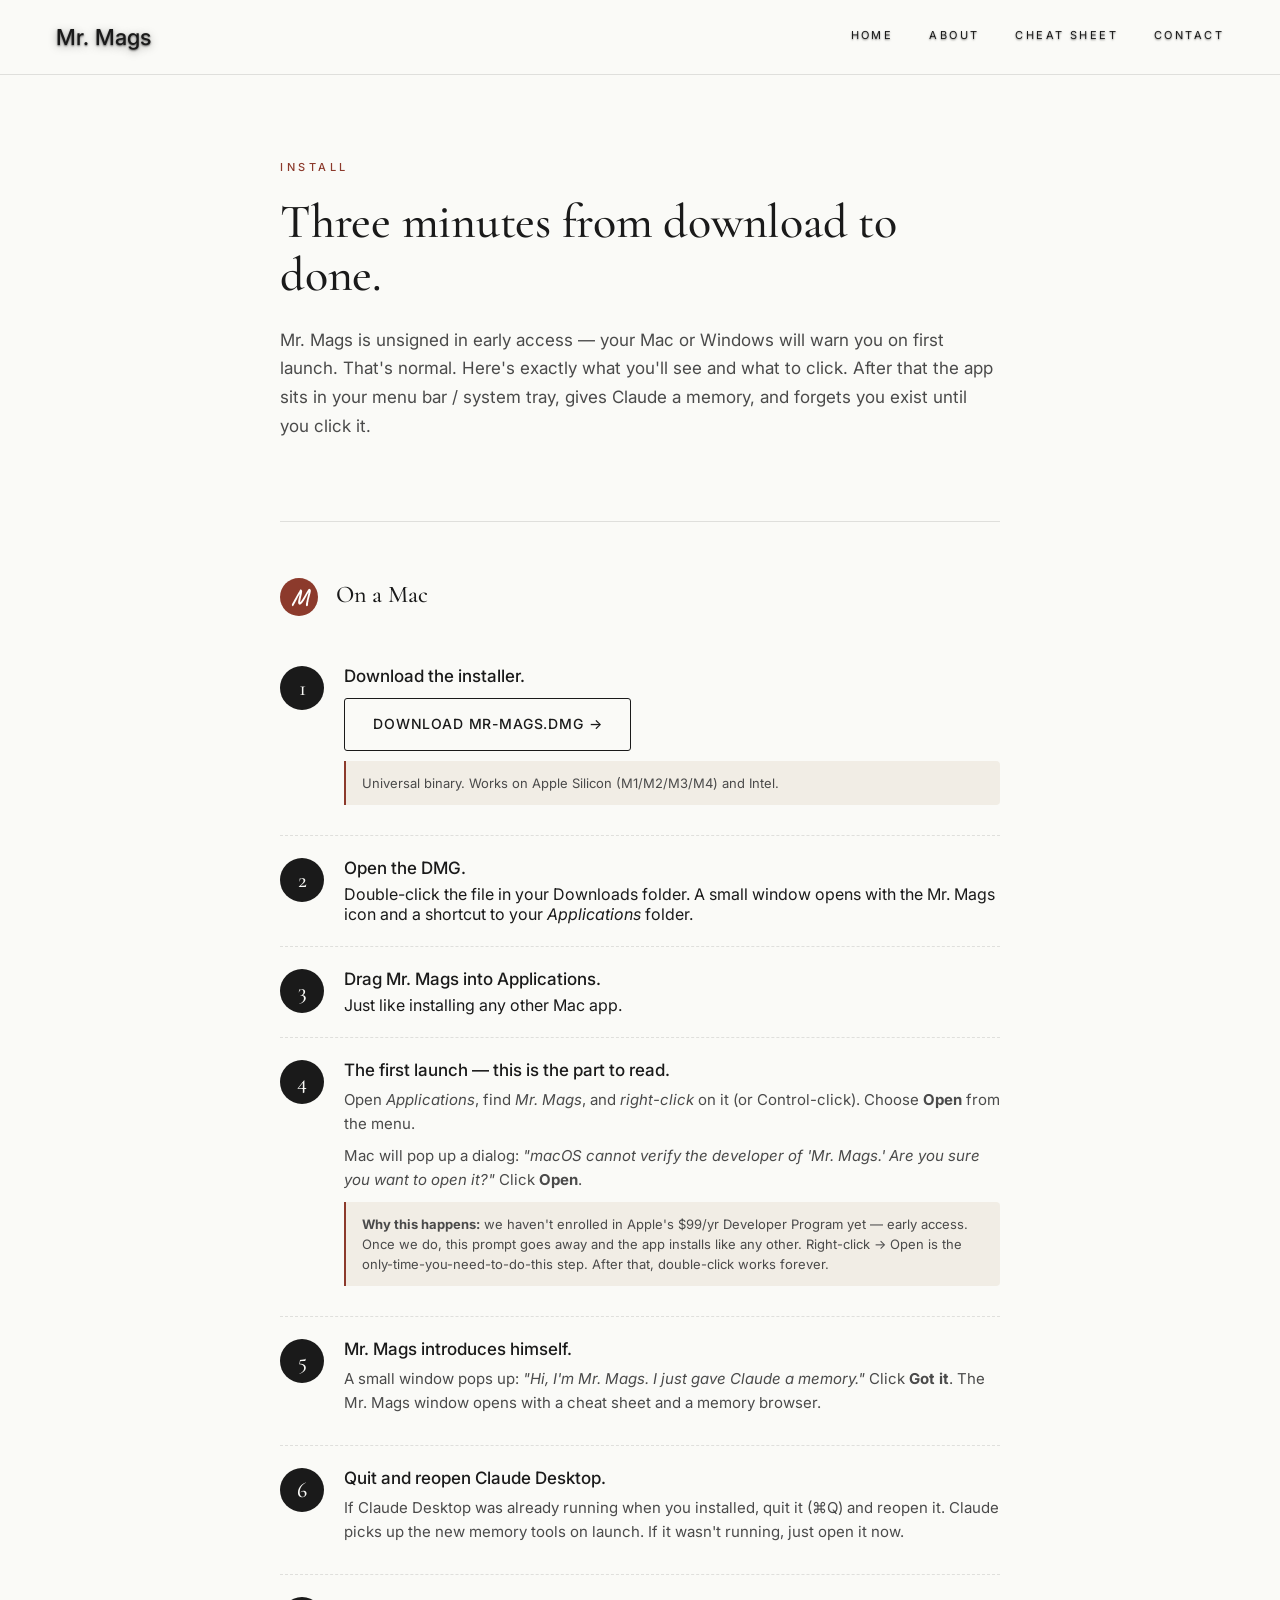
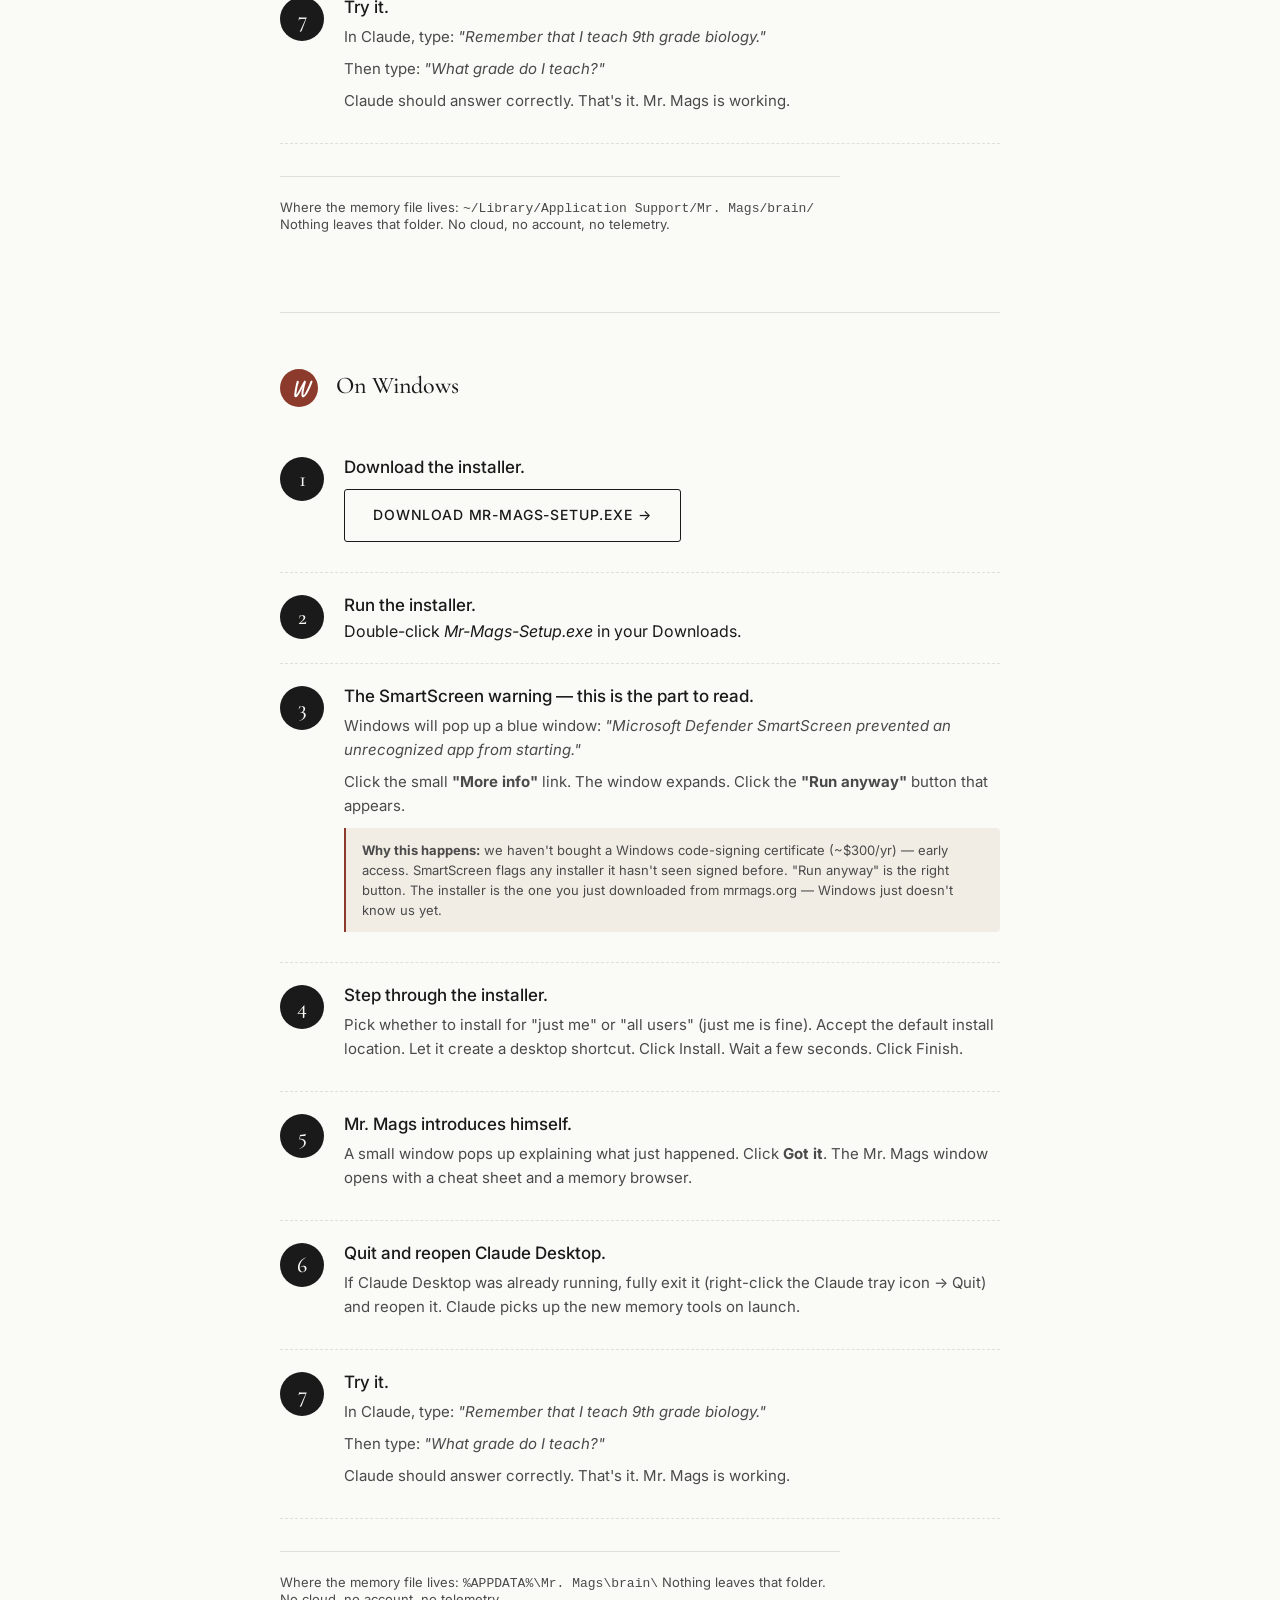
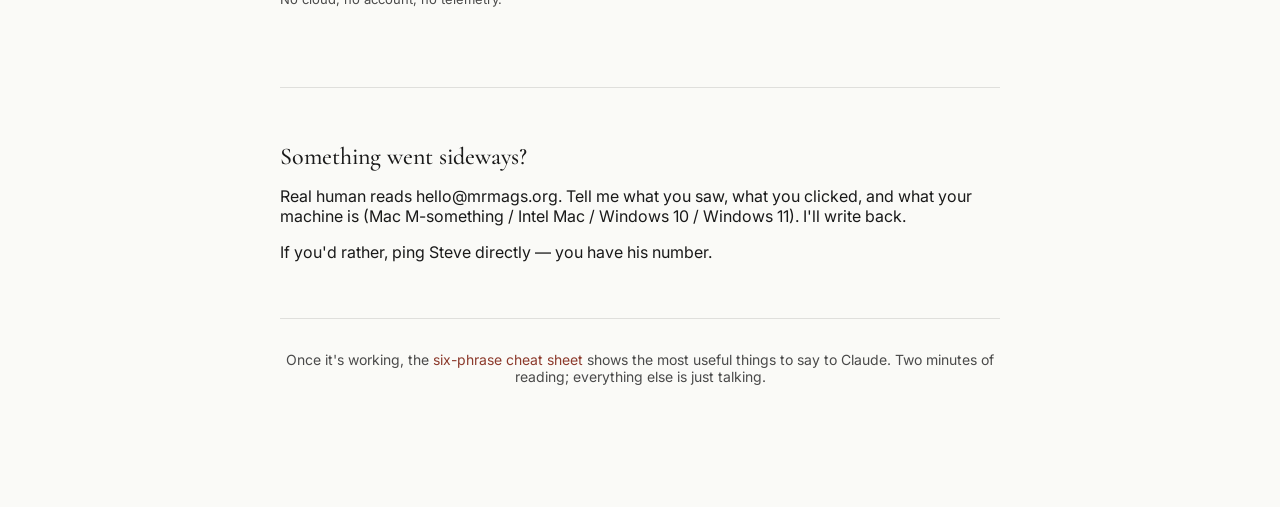
==== install/index.html @ 6e7b07df "install: 3-min step-by-step for unsigned Mac/Win — handles Gatekeeper + SmartScreen prompts" ====
<!DOCTYPE html>
<html lang="en">
<head>
<meta charset="utf-8" />
<meta name="viewport" content="width=device-width, initial-scale=1" />
<title>Mr. Mags — Install</title>
<meta name="description" content="Step-by-step install for Mac and Windows. Free for everyone in early access." />
<link rel="icon" href="/favicon.ico" />
<link rel="preconnect" href="https://fonts.googleapis.com" />
<link rel="preconnect" href="https://fonts.gstatic.com" crossorigin />
<link rel="stylesheet" href="/assets/site.css?v=9" />
<link rel="stylesheet" href="/assets/start.css" />
</head>
<body class="start-body">

<header class="start-topbar">
  <a class="logo logo-dark" href="/" aria-label="Mr. Mags home">Mr. Mags</a>
  <nav class="nav nav-dark" aria-label="Primary">
    <a href="/">HOME</a>
    <a href="/#about">ABOUT</a>
    <a href="/start">CHEAT SHEET</a>
    <a href="mailto:hello@mrmags.org">CONTACT</a>
  </nav>
</header>

<main class="start-main">
  <div class="start-container">

    <span class="kicker">Install</span>
    <h1>Three minutes from download to done.</h1>
    <p class="lede">
      Mr. Mags is unsigned in early access — your Mac or Windows will warn you on first launch.
      That's normal. Here's exactly what you'll see and what to click. After that the app sits in your
      menu bar / system tray, gives Claude a memory, and forgets you exist until you click it.
    </p>

    <hr class="rule" />

    <!-- ── MAC ──────────────────────────────────────────────── -->

    <section class="phrase-block">
      <h2><span class="num">M</span> On a Mac</h2>

      <ol class="install-steps">
        <li>
          <strong>Download the installer.</strong>
          <p>
            <a class="cta-link" href="https://cdn.mrmags.org/Mr-Mags.dmg">Download Mr-Mags.dmg →</a>
          </p>
          <p class="hint">Universal binary. Works on Apple Silicon (M1/M2/M3/M4) and Intel.</p>
        </li>

        <li>
          <strong>Open the DMG.</strong> Double-click the file in your Downloads folder. A small window
          opens with the Mr. Mags icon and a shortcut to your <em>Applications</em> folder.
        </li>

        <li>
          <strong>Drag Mr. Mags into Applications.</strong> Just like installing any other Mac app.
        </li>

        <li>
          <strong>The first launch — this is the part to read.</strong>
          <p>
            Open <em>Applications</em>, find <em>Mr. Mags</em>, and <em>right-click</em> on it (or
            Control-click). Choose <strong>Open</strong> from the menu.
          </p>
          <p>
            Mac will pop up a dialog: <em>"macOS cannot verify the developer of 'Mr. Mags.' Are you sure
            you want to open it?"</em> Click <strong>Open</strong>.
          </p>
          <p class="hint">
            <strong>Why this happens:</strong> we haven't enrolled in Apple's $99/yr Developer Program
            yet — early access. Once we do, this prompt goes away and the app installs like any other.
            Right-click → Open is the only-time-you-need-to-do-this step. After that, double-click works
            forever.
          </p>
        </li>

        <li>
          <strong>Mr. Mags introduces himself.</strong>
          <p>
            A small window pops up: <em>"Hi, I'm Mr. Mags. I just gave Claude a memory."</em> Click
            <strong>Got it</strong>. The Mr. Mags window opens with a cheat sheet and a memory browser.
          </p>
        </li>

        <li>
          <strong>Quit and reopen Claude Desktop.</strong>
          <p>
            If Claude Desktop was already running when you installed, quit it (⌘Q) and reopen it. Claude
            picks up the new memory tools on launch. If it wasn't running, just open it now.
          </p>
        </li>

        <li>
          <strong>Try it.</strong>
          <p>
            In Claude, type: <em>"Remember that I teach 9th grade biology."</em>
          </p>
          <p>
            Then type: <em>"What grade do I teach?"</em>
          </p>
          <p>
            Claude should answer correctly. That's it. Mr. Mags is working.
          </p>
        </li>
      </ol>

      <p class="aside small">
        Where the memory file lives: <code>~/Library/Application Support/Mr. Mags/brain/</code>
        Nothing leaves that folder. No cloud, no account, no telemetry.
      </p>
    </section>

    <hr class="rule" />

    <!-- ── WINDOWS ──────────────────────────────────────────── -->

    <section class="phrase-block">
      <h2><span class="num">W</span> On Windows</h2>

      <ol class="install-steps">
        <li>
          <strong>Download the installer.</strong>
          <p>
            <a class="cta-link" href="https://cdn.mrmags.org/Mr-Mags-Setup.exe">Download Mr-Mags-Setup.exe →</a>
          </p>
        </li>

        <li>
          <strong>Run the installer.</strong> Double-click <em>Mr-Mags-Setup.exe</em> in your Downloads.
        </li>

        <li>
          <strong>The SmartScreen warning — this is the part to read.</strong>
          <p>
            Windows will pop up a blue window: <em>"Microsoft Defender SmartScreen prevented an
            unrecognized app from starting."</em>
          </p>
          <p>
            Click the small <strong>"More info"</strong> link. The window expands. Click the
            <strong>"Run anyway"</strong> button that appears.
          </p>
          <p class="hint">
            <strong>Why this happens:</strong> we haven't bought a Windows code-signing certificate
            (~$300/yr) — early access. SmartScreen flags any installer it hasn't seen signed before.
            "Run anyway" is the right button. The installer is the one you just downloaded from
            mrmags.org — Windows just doesn't know us yet.
          </p>
        </li>

        <li>
          <strong>Step through the installer.</strong>
          <p>
            Pick whether to install for "just me" or "all users" (just me is fine). Accept the default
            install location. Let it create a desktop shortcut. Click Install. Wait a few seconds.
            Click Finish.
          </p>
        </li>

        <li>
          <strong>Mr. Mags introduces himself.</strong>
          <p>
            A small window pops up explaining what just happened. Click <strong>Got it</strong>. The
            Mr. Mags window opens with a cheat sheet and a memory browser.
          </p>
        </li>

        <li>
          <strong>Quit and reopen Claude Desktop.</strong>
          <p>
            If Claude Desktop was already running, fully exit it (right-click the Claude tray icon →
            Quit) and reopen it. Claude picks up the new memory tools on launch.
          </p>
        </li>

        <li>
          <strong>Try it.</strong>
          <p>
            In Claude, type: <em>"Remember that I teach 9th grade biology."</em>
          </p>
          <p>
            Then type: <em>"What grade do I teach?"</em>
          </p>
          <p>
            Claude should answer correctly. That's it. Mr. Mags is working.
          </p>
        </li>
      </ol>

      <p class="aside small">
        Where the memory file lives: <code>%APPDATA%\Mr. Mags\brain\</code>
        Nothing leaves that folder. No cloud, no account, no telemetry.
      </p>
    </section>

    <hr class="rule" />

    <section class="phrase-block">
      <h2>Something went sideways?</h2>
      <p>
        Real human reads <a href="mailto:hello@mrmags.org">hello@mrmags.org</a>. Tell me what you saw,
        what you clicked, and what your machine is (Mac M-something / Intel Mac / Windows 10 / Windows
        11). I'll write back.
      </p>
      <p>
        If you'd rather, ping Steve directly — you have his number.
      </p>
    </section>

    <p class="signoff">
      Once it's working, the <a href="/start">six-phrase cheat sheet</a> shows the most useful things to
      say to Claude. Two minutes of reading; everything else is just talking.
    </p>

  </div>
</main>

<style>
.install-steps {
  list-style: none;
  counter-reset: step;
  margin: 28px 0;
  padding: 0;
}

.install-steps > li {
  counter-increment: step;
  position: relative;
  padding: 22px 0 22px 64px;
  border-bottom: 1px dashed var(--rule);
}

.install-steps > li::before {
  content: counter(step);
  position: absolute;
  left: 0;
  top: 22px;
  width: 44px;
  height: 44px;
  background: var(--ink);
  color: var(--paper);
  border-radius: 50%;
  display: flex;
  align-items: center;
  justify-content: center;
  font-family: "Cormorant Garamond", serif;
  font-weight: 500;
  font-size: 22px;
}

.install-steps > li > strong {
  display: block;
  font-size: 17px;
  font-weight: 500;
  color: var(--ink);
  margin-bottom: 6px;
}

.install-steps > li > p {
  margin: 8px 0;
  font-size: 15px;
  line-height: 1.6;
  color: var(--ink-soft);
}

.install-steps > li > p em { font-style: italic; }

.install-steps .hint {
  margin-top: 10px;
  padding: 12px 16px;
  background: var(--paper-alt);
  border-left: 2px solid var(--accent);
  border-radius: 0 4px 4px 0;
  font-size: 13px;
  line-height: 1.55;
  color: var(--ink-soft);
}

.install-steps code {
  font-family: "SF Mono", Menlo, Consolas, monospace;
  font-size: 12px;
  background: rgba(140, 58, 44, 0.08);
  padding: 2px 6px;
  border-radius: 3px;
  color: var(--ink);
}

.phrase-block h2 .num {
  display: inline-block;
  width: 38px;
  height: 38px;
  background: var(--accent);
  color: #fff;
  border-radius: 50%;
  font-family: "Caveat", cursive;
  font-weight: 600;
  font-size: 24px;
  text-align: center;
  line-height: 38px;
  margin-right: 12px;
  vertical-align: middle;
}

.cta-link[href$=".dmg"],
.cta-link[href$=".exe"] {
  font-family: "Inter", sans-serif;
  font-size: 14px;
  letter-spacing: 0.06em;
  margin-top: 4px;
}
</style>

</body>
</html>
---- assets/site.css ----
/* Mr. Mags — landing page.
   Editorial-minimalist. Full-bleed photo hero. No AI-vibes. */

@import url("https://fonts.googleapis.com/css2?family=Caveat:wght@500;600&family=Cormorant+Garamond:wght@400;500&family=Inter:wght@300;400;500&display=swap");

:root {
  --ink:        #1a1a1a;
  --ink-soft:   #4a4a4a;
  --paper:      #fafaf7;          /* warm off-white, not techy */
  --paper-alt:  #f1ede5;          /* even warmer for alt sections */
  --rule:       rgba(26,26,26,.12);
  --accent:     #8c3a2c;          /* terracotta — quiet, unfashionable, warm */
  --max:        1180px;
}

* { box-sizing: border-box; }

html { scroll-behavior: smooth; }

body {
  margin: 0;
  font-family: "Inter", -apple-system, BlinkMacSystemFont, "Segoe UI", system-ui, sans-serif;
  font-weight: 400;
  color: var(--ink);
  background: var(--paper);
  -webkit-font-smoothing: antialiased;
}

a { color: inherit; text-decoration: none; }
a:hover { color: var(--accent); }

/* ── Hero ───────────────────────────────────────────────────────────────── */

.hero {
  position: relative;
  min-height: 100vh;
  background:
    /* Subtle vignette to keep type legible no matter the photo */
    linear-gradient(180deg, rgba(0,0,0,.18) 0%, rgba(0,0,0,0) 30%, rgba(0,0,0,0) 70%, rgba(0,0,0,.25) 100%),
    /* Hero photo — Steve to swap. Until then a warm placeholder gradient. */
    linear-gradient(135deg, #d6c9b3 0%, #b8a382 50%, #8c7558 100%);
  background-size: cover;
  background-position: center;
  background-repeat: no-repeat;
  color: #fff;
  display: flex;
  flex-direction: column;
  justify-content: space-between;
}

.hero[data-photo="true"] {
  background-image:
    linear-gradient(180deg, rgba(0,0,0,.18) 0%, rgba(0,0,0,0) 30%, rgba(0,0,0,0) 70%, rgba(0,0,0,.25) 100%),
    url("/images/hero.jpg");
}

.topbar {
  display: flex;
  align-items: center;
  justify-content: space-between;
  padding: 32px 56px;
}

.logo {
  font-family: "Inter", sans-serif;
  font-weight: 500;
  font-size: 22px;
  letter-spacing: 0;
  color: #fff;
  white-space: nowrap;
  /* Legibility on busy cartoon background — soft dark halo, no harsh shadow */
  text-shadow:
    0 1px 2px rgba(0, 0, 0, 0.55),
    0 2px 8px rgba(0, 0, 0, 0.35);
}

.nav {
  display: flex;
  gap: 36px;
  align-items: center;
}

.nav a {
  font-size: 11px;
  letter-spacing: 0.22em;
  font-weight: 400;
  color: #fff;
  position: relative;
  padding-bottom: 4px;
  text-shadow: 0 1px 2px rgba(0, 0, 0, 0.5);
}

.nav a:hover {
  color: #fff;
}

.nav a:hover::after {
  content: "";
  position: absolute;
  left: 0;
  right: 0;
  bottom: 0;
  height: 1px;
  background: #fff;
}

/* ── Chalkboard-mode nav ─────────────────────────────────────────────────
   When the hero photo is live, the nav becomes part of Mr. Mags's lesson —
   chalk-style list anchored to the right side of the chalkboard, under
   "Remember:". Falls back to the standard top-right inline nav at < 900px
   wide where the cartoon image isn't framing the layout the same way. */

@media (min-width: 900px) {
  /* Brand lives in the photo itself — drop the desktop word-mark in the topbar. */
  .hero[data-photo="true"] .logo { display: none; }

  .hero[data-photo="true"] .topbar {
    align-items: flex-start;
    padding-top: 36px;
    justify-content: flex-end;
  }

  .hero[data-photo="true"] .nav {
    /* Lift the nav off the topbar and onto the chalkboard. The chalkboard
       lives roughly between 31% and 71% of the (1.84:1) image; we anchor
       to the right side of the board where there's empty chalk space. */
    position: absolute;
    top: clamp(140px, 26vh, 280px);
    right: clamp(100px, 22vw, 360px);
    flex-direction: column;
    align-items: flex-start;
    gap: 6px;
    transform: rotate(-1.4deg);
  }

  .hero[data-photo="true"] .nav a {
    /* Chalk styling — Caveat is the chalkboard hand */
    font-family: "Caveat", "Inkfree", "Comic Sans MS", cursive;
    font-weight: 500;
    font-size: clamp(20px, 2.1vw, 28px);
    letter-spacing: 0.01em;
    text-transform: none;
    color: rgba(247, 246, 240, 0.92);
    /* Soft chalk-dust glow rather than a hard outline */
    text-shadow:
      0 0 1px rgba(255, 255, 255, 0.4),
      0 1px 2px rgba(0, 0, 0, 0.25);
    padding: 2px 4px;
  }

  .hero[data-photo="true"] .nav a::before {
    content: "— ";
    opacity: 0.6;
  }

  .hero[data-photo="true"] .nav a:hover {
    color: #fff;
    text-shadow:
      0 0 6px rgba(255, 255, 255, 0.5),
      0 1px 2px rgba(0, 0, 0, 0.3);
  }

  /* Disable the underline-on-hover behavior — looks weird on chalk */
  .hero[data-photo="true"] .nav a:hover::after {
    display: none;
  }
}

.tagline {
  /* Legacy — replaced by chalk overlays. Kept for non-photo gradient hero. */
  align-self: flex-end;
  padding: 0 56px 40px;
  font-family: "Cormorant Garamond", "Georgia", serif;
  font-weight: 400;
  font-style: italic;
  font-size: clamp(14px, 1.4vw, 16px);
  letter-spacing: 0.02em;
  opacity: 0.92;
  max-width: 480px;
  text-align: right;
  line-height: 1.5;
}

/* On photo hero the tagline lives in the bottom-right of the viewport,
   in classroom negative space (not on the chalkboard) — never fights the
   pointer. White-ish chalky color so it reads against the cartoon. */
.hero[data-photo="true"] .tagline {
  color: rgba(247, 246, 240, 0.92);
  text-shadow:
    0 1px 2px rgba(0, 0, 0, 0.45),
    0 0 14px rgba(0, 0, 0, 0.25);
}

/* ── Chalk overlays — desktop only, positioned over the chalkboard ──────
   The hero image is 1212x660 (1.84:1). The chalkboard interior occupies
   roughly 31–71% of the image width and 5–50% of the height. With
   background-size: cover and a typical 16:9 viewport, the image fills
   height and barely crops sides — so the chalkboard's horizontal range
   in viewport coords is ~30–72% of viewport width, and its vertical
   range is ~5–50vh. Overlays anchor to those ranges via clamps. */

.chalk {
  position: absolute;
  font-family: "Caveat", "Inkfree", "Comic Sans MS", cursive;
  color: rgba(247, 246, 240, 0.92);
  font-weight: 500;
  letter-spacing: 0.01em;
  text-shadow:
    0 0 1px rgba(255, 255, 255, 0.4),
    0 1px 2px rgba(0, 0, 0, 0.25);
  pointer-events: none;
  -webkit-user-select: none;
  user-select: none;
  white-space: nowrap;
  display: none;  /* shown only when photo is live + viewport is wide enough */
}

@media (min-width: 900px) {
  .hero[data-photo="true"] .chalk { display: block; }

  .chalk-title {
    /* "Remember:" — upper area of chalkboard, where the pointer aims.
       Position chosen to match the previous baked-in version that
       Steve already approved (image source y=135 of 660 = ~20vh on a
       height-filled image). */
    top: clamp(110px, 18vh, 220px);
    left: 53%;
    transform: translateX(-50%) rotate(-1.6deg);
    font-size: clamp(56px, 7vw, 96px);
    font-weight: 600;
  }

  /* Old chalk-tagline + chalk-promise positions retired — the pointer's
     diagonal cut through them no matter where they sat. Tagline now lives
     as the About-section lead headline (below the hero, sharp serif, lots
     of room). Promise lives as the off-board .tagline at bottom-right of
     the hero (where it always sat happily before this round). */
  .chalk-tagline,
  .chalk-promise { display: none !important; }

  /* Nav stays in the right column, clear of the pointer */
  .hero[data-photo="true"] .nav {
    top: clamp(140px, 26vh, 280px);
  }
}

/* ── Sections ────────────────────────────────────────────────────────── */

.section {
  padding: 110px 56px 110px;
  background: var(--paper);
}

.section-alt {
  background: var(--paper-alt);
}

.container {
  max-width: var(--max);
  margin: 0 auto;
}

.kicker {
  display: inline-block;
  font-size: 11px;
  letter-spacing: 0.32em;
  font-weight: 500;
  color: var(--accent);
  margin-bottom: 22px;
  text-transform: uppercase;
}

/* About section lead — Mr. Mags's promise as a big editorial pull-quote.
   Carries what the chalk-tagline used to say, but with proper breathing
   room and crisp serif rendering. */
.about-lead {
  font-family: "Cormorant Garamond", Georgia, serif !important;
  font-style: italic !important;
  font-weight: 400 !important;
  font-size: clamp(28px, 4.6vw, 56px) !important;
  line-height: 1.18 !important;
  color: var(--ink) !important;
  letter-spacing: -0.005em !important;
  margin: 0 0 36px !important;
  max-width: 880px !important;
}

h2 {
  font-family: "Cormorant Garamond", Georgia, serif;
  font-weight: 500;
  font-size: clamp(32px, 4.6vw, 56px);
  line-height: 1.1;
  letter-spacing: -0.005em;
  color: var(--ink);
  margin: 0 0 28px;
  max-width: 760px;
}

.section p {
  font-size: clamp(15px, 1.2vw, 17px);
  line-height: 1.7;
  color: var(--ink-soft);
  max-width: 660px;
  margin: 0 0 18px;
  font-weight: 400;
}

.section p em {
  font-family: "Cormorant Garamond", Georgia, serif;
  font-style: italic;
  font-size: 1.05em;
  color: var(--ink);
}

.aside {
  border-top: 1px solid var(--rule);
  padding-top: 22px;
  margin-top: 32px;
  font-size: 14px;
  color: var(--ink-soft);
  max-width: 560px;
}

.aside.small { font-size: 13px; }

.cta-row {
  margin-top: 32px !important;
}

.cta-link {
  display: inline-block;
  padding: 14px 28px;
  border: 1px solid var(--ink);
  color: var(--ink);
  font-size: 12px;
  letter-spacing: 0.18em;
  text-transform: uppercase;
  font-weight: 500;
  border-radius: 3px;
  transition: background 0.15s ease, color 0.15s ease;
}

.cta-link:hover {
  background: var(--ink);
  color: #fff;
}

/* ── Download cards ─────────────────────────────────────────────────── */

.downloads {
  display: grid;
  grid-template-columns: repeat(3, 1fr);
  gap: 28px;
  margin-top: 56px;
}

.dl-card {
  border: 1px solid var(--rule);
  background: #fff;
  padding: 32px 28px;
  border-radius: 4px;
}

.dl-card h3 {
  font-family: "Cormorant Garamond", Georgia, serif;
  font-weight: 500;
  font-size: 24px;
  margin: 0 0 12px;
  color: var(--ink);
}

.dl-card p {
  font-size: 14px;
  line-height: 1.6;
  color: var(--ink-soft);
  margin: 0 0 24px;
}

.dl-link {
  display: inline-block;
  font-size: 11px;
  letter-spacing: 0.22em;
  font-weight: 500;
  text-transform: uppercase;
  padding: 10px 18px;
  border: 1px solid var(--ink);
  color: var(--ink);
  border-radius: 2px;
  transition: background 0.15s ease, color 0.15s ease;
}

.dl-link:hover:not(.disabled) {
  background: var(--ink);
  color: #fff;
}

.dl-link.disabled {
  border-color: var(--rule);
  color: var(--rule);
  cursor: default;
}

.dl-hint {
  margin: 14px 0 0 !important;
  font-size: 12px !important;
  color: var(--ink-soft);
}

.dl-hint a {
  color: var(--accent);
  border-bottom: 1px solid transparent;
  transition: border-color .15s;
}

.dl-hint a:hover {
  border-bottom-color: var(--accent);
}

/* ── Footer ─────────────────────────────────────────────────────────── */

.foot {
  background: var(--paper);
  border-top: 1px solid var(--rule);
  padding: 32px 56px;
  font-size: 12px;
  color: var(--ink-soft);
  letter-spacing: 0.02em;
}

.foot-row {
  display: flex;
  flex-wrap: wrap;
  gap: 12px;
  align-items: center;
}

.dot-sep { color: var(--rule); }

/* ── Responsive ─────────────────────────────────────────────────────── */

/* ── Mobile / small-tablet ─────────────────────────────────────────────
   Photo doesn't crop well to portrait (image is 1.84:1 wide). Approach:
   - Hero stops being full-screen — uses the photo's natural aspect ratio
     so the whole cartoon shows, not a thin middle slice.
   - Topbar lifts off the photo and gets its own white band above it,
     keeping logo + nav legible.
   - All chalk overlays + the bottom-right tagline hide.
   - A simple "kicker" line under the photo covers what the chalk text
     would have said on desktop.
   - Section paddings tighten. */

@media (max-width: 899px) {
  .hero,
  .hero[data-photo="true"] {
    min-height: 0;
    display: block;
    background-size: cover;
    background-position: center 30%;
    aspect-ratio: 1.84 / 1;
    color: var(--ink);  /* topbar lifts off photo */
  }
  .hero[data-photo="true"] .chalk { display: none !important; }
  .hero[data-photo="true"] .tagline { display: none; }

  .topbar {
    position: relative;
    background: var(--paper);
    padding: 18px 22px;
    border-bottom: 1px solid var(--rule);
  }
  .logo { color: var(--ink); text-shadow: none; }
  .nav a { color: var(--ink); text-shadow: none; }
  .nav a::before { content: none; }
  .nav { transform: none; position: static; flex-direction: row; gap: 18px; }
  .nav a { font-family: "Inter", sans-serif; font-size: 11px; letter-spacing: 0.18em; font-weight: 400; }

  /* Mobile-only intro line under the photo — restores the brand statement
     that the chalk overlays carry on desktop. */
  .mobile-intro {
    display: block;
    padding: 36px 24px 24px;
    text-align: center;
    background: var(--paper);
  }
  .mobile-intro h1 {
    font-family: "Cormorant Garamond", Georgia, serif;
    font-weight: 500;
    font-size: clamp(28px, 6.5vw, 38px);
    line-height: 1.15;
    letter-spacing: -0.005em;
    margin: 0 0 14px;
  }
  .mobile-intro p {
    font-size: 15px;
    line-height: 1.5;
    color: var(--ink-soft);
    margin: 0;
  }

  .section { padding: 56px 24px; }
  .downloads { grid-template-columns: 1fr; }
  .foot { padding: 24px; flex-wrap: wrap; }
}

/* Hide the mobile intro at desktop sizes */
@media (min-width: 900px) {
  .mobile-intro { display: none; }
}
---- assets/start.css ----
/* Mr. Mags /start — print-friendly cheat sheet page.
   Keeps the main site's typography family but uses a paper-on-paper layout
   instead of full-bleed photo. */

.start-body {
  background: var(--paper);
  color: var(--ink);
}

.start-topbar {
  display: flex;
  align-items: center;
  justify-content: space-between;
  padding: 24px 56px;
  border-bottom: 1px solid var(--rule);
}

.logo-dark {
  color: var(--ink) !important;
}

.nav-dark a {
  color: var(--ink) !important;
}

.nav-dark a:hover::after {
  background: var(--ink) !important;
}

.start-main {
  padding: 80px 56px 110px;
}

.start-container {
  max-width: 720px;
  margin: 0 auto;
}

.start-container h1 {
  font-family: "Cormorant Garamond", Georgia, serif;
  font-weight: 500;
  font-size: clamp(34px, 4.6vw, 48px);
  line-height: 1.1;
  letter-spacing: -0.005em;
  color: var(--ink);
  margin: 0 0 24px;
}

.lede {
  font-size: 17px;
  line-height: 1.7;
  color: var(--ink-soft);
  margin: 0 0 56px;
}

.phrase-block {
  margin: 48px 0;
}

.phrase-block h2 {
  font-family: "Cormorant Garamond", Georgia, serif;
  font-weight: 500;
  font-size: 24px;
  margin: 0 0 16px;
  color: var(--ink);
  letter-spacing: 0;
}

.phrase {
  font-size: 17px;
  line-height: 1.6;
  color: var(--ink);
  margin: 8px 0;
  padding-left: 24px;
  border-left: 2px solid var(--accent);
  font-style: italic;
  font-family: "Cormorant Garamond", Georgia, serif;
  font-size: 20px;
}

.phrase em {
  color: var(--ink-soft);
  font-style: italic;
}

.meta {
  font-size: 14px;
  line-height: 1.6;
  color: var(--ink-soft);
  margin: 14px 0 0;
  padding-left: 26px;
}

.rule {
  border: 0;
  border-top: 1px solid var(--rule);
  margin: 80px 0 56px;
}

.troubleshoot h2 {
  font-family: "Cormorant Garamond", Georgia, serif;
  font-weight: 500;
  font-size: 28px;
  margin: 0 0 28px;
  color: var(--ink);
}

.troubleshoot dl {
  margin: 0;
}

.troubleshoot dt {
  font-weight: 500;
  color: var(--ink);
  margin: 24px 0 6px;
}

.troubleshoot dd {
  margin: 0 0 0 0;
  color: var(--ink-soft);
  font-size: 15px;
  line-height: 1.6;
}

.troubleshoot code {
  background: var(--paper-alt);
  padding: 2px 6px;
  border-radius: 3px;
  font-size: 0.92em;
  font-family: "SF Mono", Menlo, monospace;
}

.signoff {
  margin-top: 56px;
  padding-top: 32px;
  border-top: 1px solid var(--rule);
  font-size: 14px;
  color: var(--ink-soft);
  text-align: center;
}

.signoff a {
  color: var(--accent);
}

@media (max-width: 720px) {
  .start-topbar { padding: 18px 24px; flex-wrap: wrap; gap: 16px; }
  .start-main { padding: 40px 24px 60px; }
  .nav { gap: 18px; }
  .phrase { font-size: 18px; padding-left: 18px; }
}

/* Print: paper-friendly ink-on-paper, no nav */
@media print {
  .start-topbar { display: none; }
  .start-main { padding: 0; }
  .start-container { max-width: none; }
  body { font-size: 11pt; }
  .start-container h1 { font-size: 24pt; }
  .phrase { font-size: 13pt; }
}
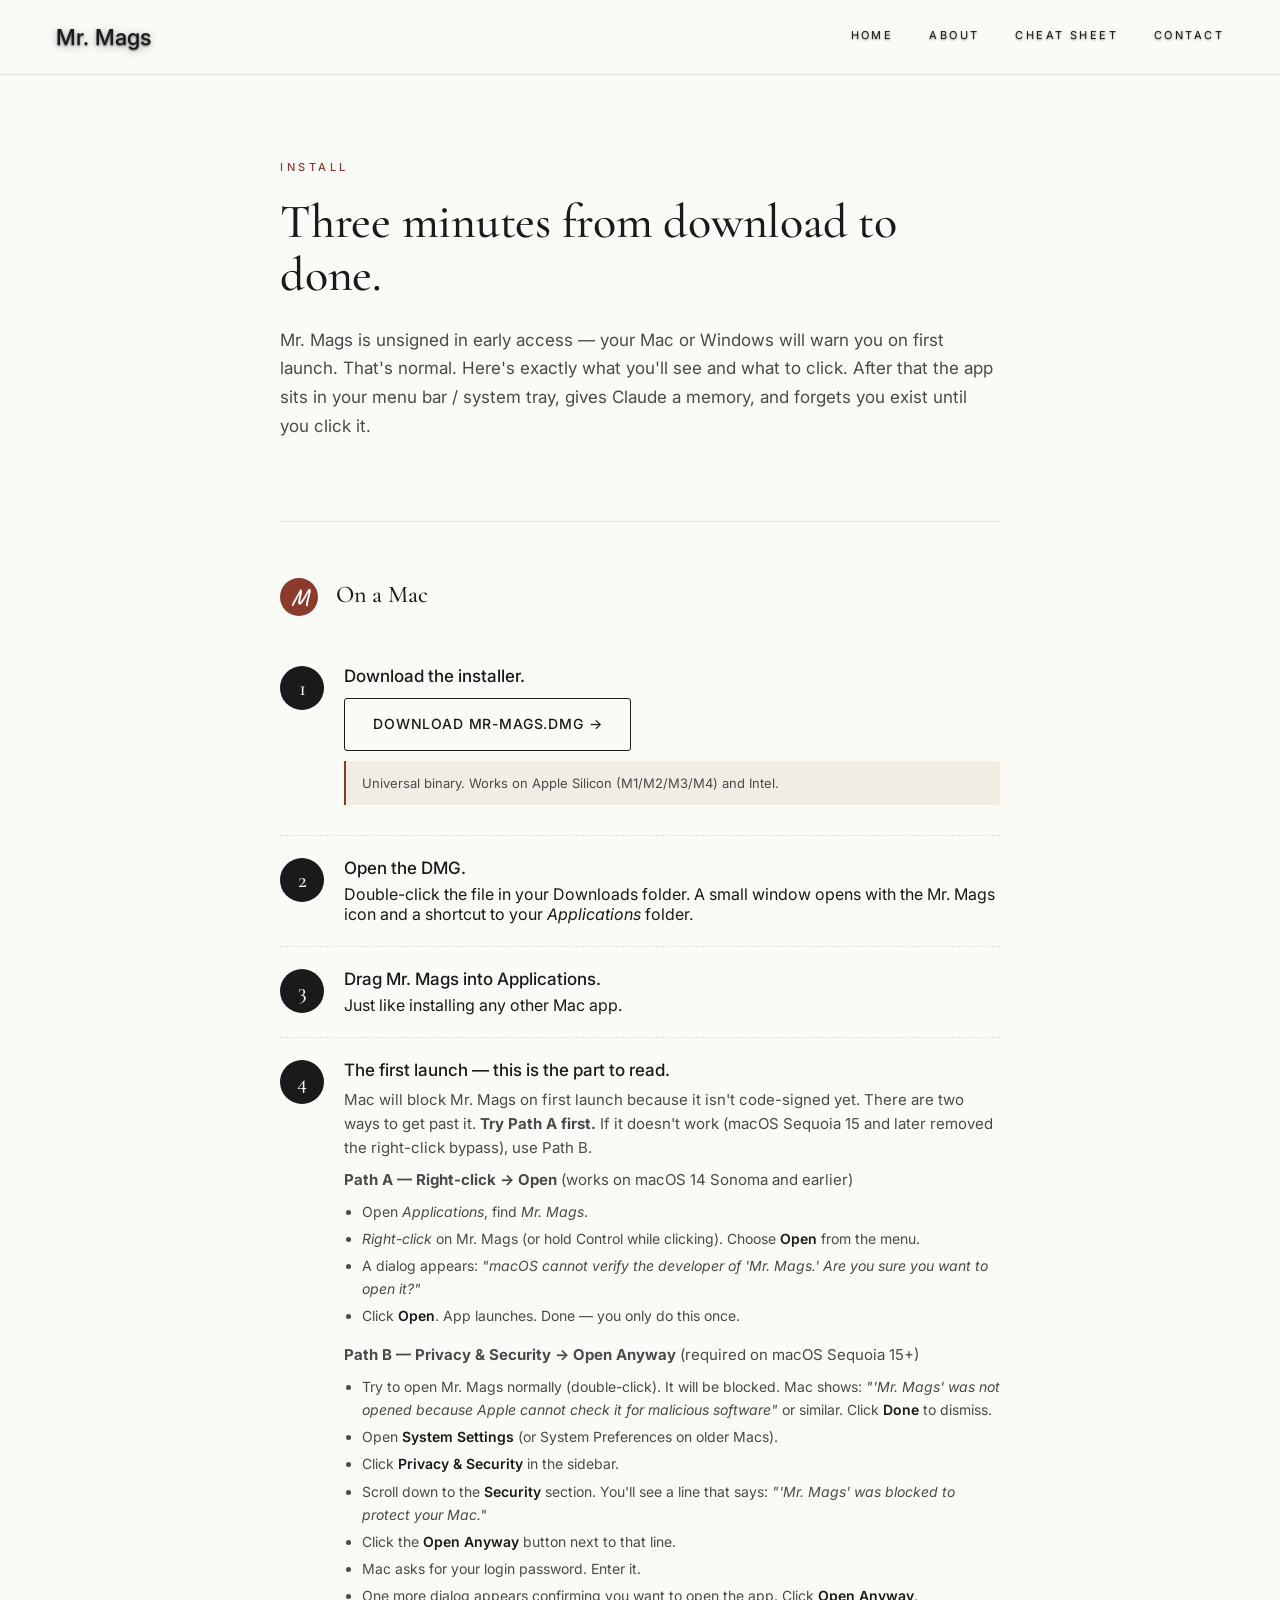
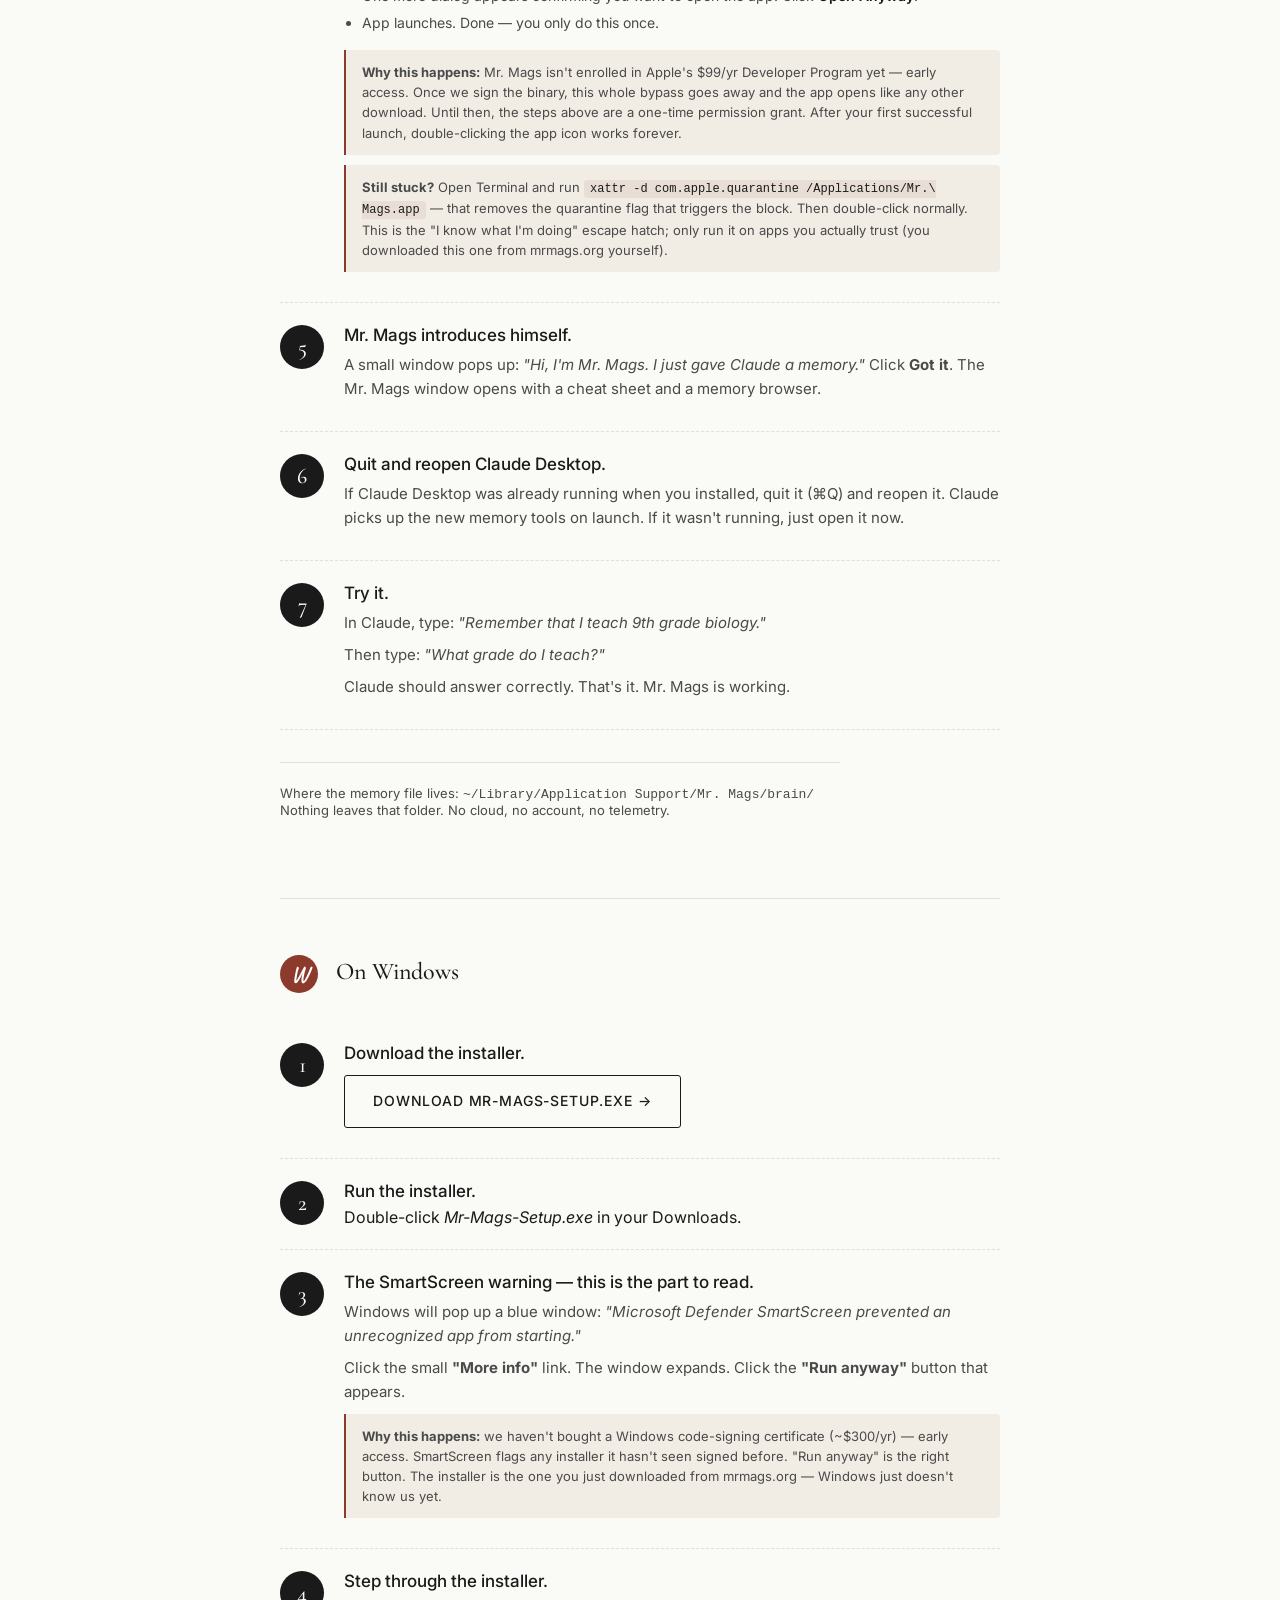
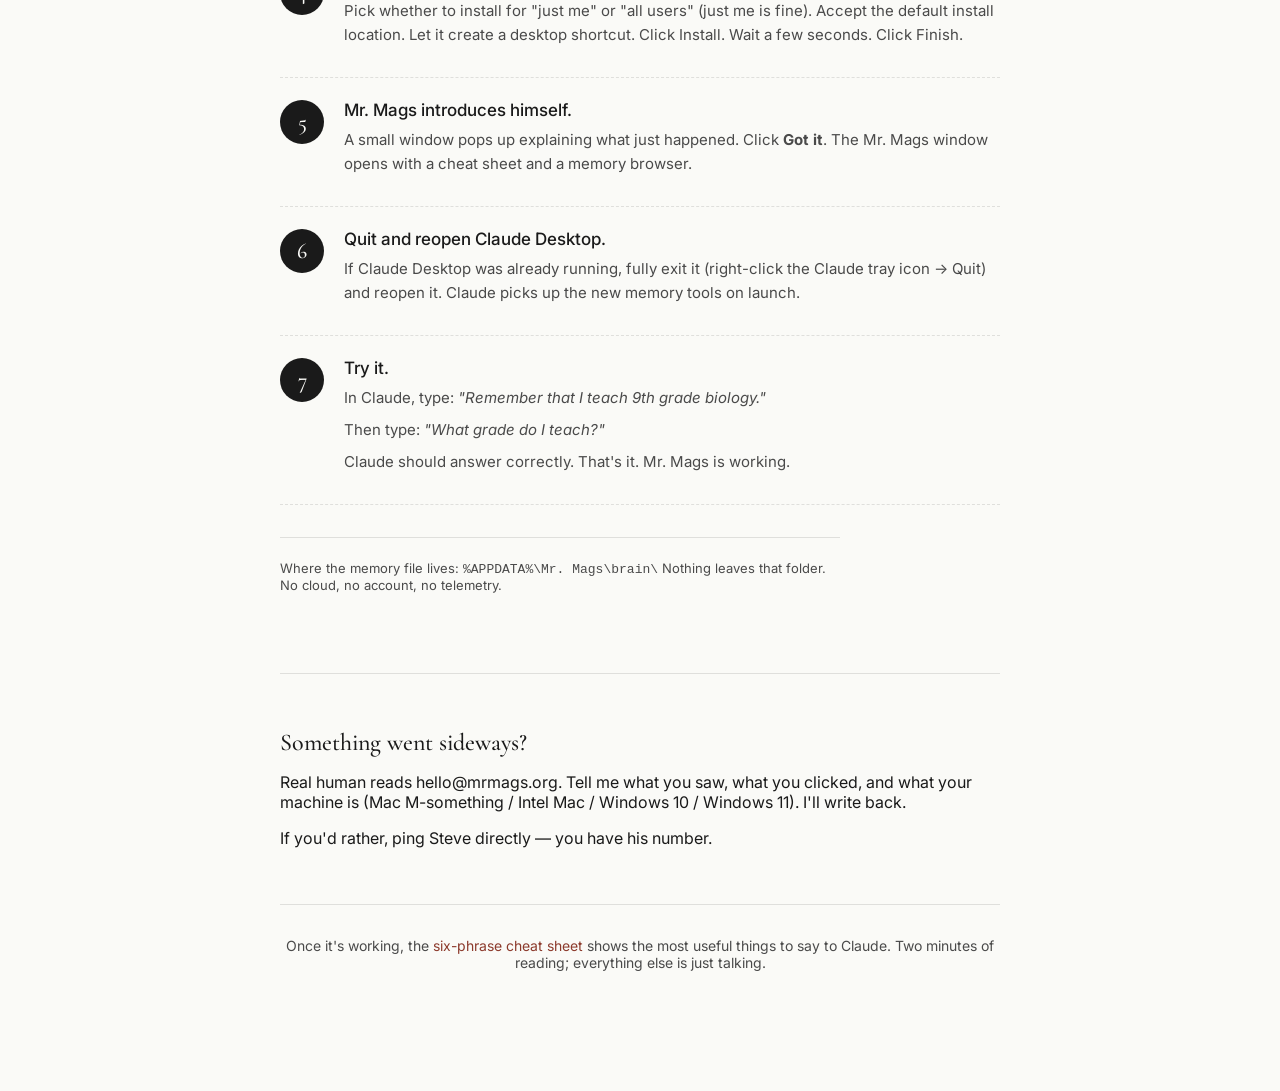
==== commit eb4808e3: "install/mac: fork first-launch into Path A (right-click) + Path B (Privacy&Security) The right-click" ====
--- a/install/index.html
+++ b/install/index.html
@@ -8,7 +8,7 @@
 <link rel="icon" href="/favicon.ico" />
 <link rel="preconnect" href="https://fonts.googleapis.com" />
 <link rel="preconnect" href="https://fonts.gstatic.com" crossorigin />
-<link rel="stylesheet" href="/assets/site.css?v=9" />
+<link rel="stylesheet" href="/assets/site.css?v=10" />
 <link rel="stylesheet" href="/assets/start.css" />
 </head>
 <body class="start-body">
@@ -45,7 +45,7 @@
         <li>
           <strong>Download the installer.</strong>
           <p>
-            <a class="cta-link" href="https://cdn.mrmags.org/Mr-Mags.dmg">Download Mr-Mags.dmg →</a>
+            <a class="cta-link" href="/api/d/Mr-Mags.dmg">Download Mr-Mags.dmg →</a>
           </p>
           <p class="hint">Universal binary. Works on Apple Silicon (M1/M2/M3/M4) and Intel.</p>
         </li>
@@ -62,18 +62,45 @@
         <li>
           <strong>The first launch — this is the part to read.</strong>
           <p>
-            Open <em>Applications</em>, find <em>Mr. Mags</em>, and <em>right-click</em> on it (or
-            Control-click). Choose <strong>Open</strong> from the menu.
-          </p>
-          <p>
-            Mac will pop up a dialog: <em>"macOS cannot verify the developer of 'Mr. Mags.' Are you sure
-            you want to open it?"</em> Click <strong>Open</strong>.
-          </p>
+            Mac will block Mr. Mags on first launch because it isn't code-signed yet. There are
+            two ways to get past it. <strong>Try Path A first.</strong> If it doesn't work
+            (macOS Sequoia 15 and later removed the right-click bypass), use Path B.
+          </p>
+
+          <p><strong>Path A — Right-click → Open</strong> (works on macOS 14 Sonoma and earlier)</p>
+          <ul class="sub-steps">
+            <li>Open <em>Applications</em>, find <em>Mr. Mags</em>.</li>
+            <li><em>Right-click</em> on Mr. Mags (or hold Control while clicking). Choose <strong>Open</strong> from the menu.</li>
+            <li>A dialog appears: <em>"macOS cannot verify the developer of 'Mr. Mags.' Are you sure you want to open it?"</em></li>
+            <li>Click <strong>Open</strong>. App launches. Done — you only do this once.</li>
+          </ul>
+
+          <p><strong>Path B — Privacy &amp; Security → Open Anyway</strong> (required on macOS Sequoia 15+)</p>
+          <ul class="sub-steps">
+            <li>Try to open Mr. Mags normally (double-click). It will be blocked. Mac shows: <em>"'Mr. Mags' was not opened because Apple cannot check it for malicious software"</em> or similar. Click <strong>Done</strong> to dismiss.</li>
+            <li>Open <strong>System Settings</strong> (or System Preferences on older Macs).</li>
+            <li>Click <strong>Privacy &amp; Security</strong> in the sidebar.</li>
+            <li>Scroll down to the <strong>Security</strong> section. You'll see a line that says: <em>"'Mr. Mags' was blocked to protect your Mac."</em></li>
+            <li>Click the <strong>Open Anyway</strong> button next to that line.</li>
+            <li>Mac asks for your login password. Enter it.</li>
+            <li>One more dialog appears confirming you want to open the app. Click <strong>Open Anyway</strong>.</li>
+            <li>App launches. Done — you only do this once.</li>
+          </ul>
+
           <p class="hint">
-            <strong>Why this happens:</strong> we haven't enrolled in Apple's $99/yr Developer Program
-            yet — early access. Once we do, this prompt goes away and the app installs like any other.
-            Right-click → Open is the only-time-you-need-to-do-this step. After that, double-click works
-            forever.
+            <strong>Why this happens:</strong> Mr. Mags isn't enrolled in Apple's $99/yr Developer
+            Program yet — early access. Once we sign the binary, this whole bypass goes away and
+            the app opens like any other download. Until then, the steps above are a one-time
+            permission grant. After your first successful launch, double-clicking the app icon
+            works forever.
+          </p>
+
+          <p class="hint">
+            <strong>Still stuck?</strong> Open Terminal and run
+            <code>xattr -d com.apple.quarantine /Applications/Mr.\ Mags.app</code> — that removes
+            the quarantine flag that triggers the block. Then double-click normally. This is the
+            "I know what I'm doing" escape hatch; only run it on apps you actually trust (you
+            downloaded this one from mrmags.org yourself).
           </p>
         </li>
 
@@ -124,7 +151,7 @@
         <li>
           <strong>Download the installer.</strong>
           <p>
-            <a class="cta-link" href="https://cdn.mrmags.org/Mr-Mags-Setup.exe">Download Mr-Mags-Setup.exe →</a>
+            <a class="cta-link" href="/api/d/Mr-Mags-Setup.exe">Download Mr-Mags-Setup.exe →</a>
           </p>
         </li>
 
@@ -287,6 +314,22 @@
   color: var(--ink);
 }
 
+.sub-steps {
+  margin: 8px 0 16px 18px;
+  padding: 0;
+  list-style: disc;
+  font-size: 14px;
+  line-height: 1.65;
+  color: var(--ink-soft);
+}
+
+.sub-steps li {
+  margin: 4px 0;
+}
+
+.sub-steps li em { font-style: italic; }
+.sub-steps li strong { font-weight: 600; color: var(--ink); }
+
 .phrase-block h2 .num {
   display: inline-block;
   width: 38px;
--- a/assets/site.css
+++ b/assets/site.css
@@ -416,6 +416,17 @@
   border-bottom-color: var(--accent);
 }
 
+.dl-counter {
+  margin: 36px 0 0 !important;
+  text-align: center;
+  font-family: "Cormorant Garamond", Georgia, serif;
+  font-style: italic;
+  font-size: 18px !important;
+  color: var(--ink-soft) !important;
+  letter-spacing: 0.01em;
+  min-height: 1.5em;
+}
+
 /* ── Footer ─────────────────────────────────────────────────────────── */
 
 .foot {
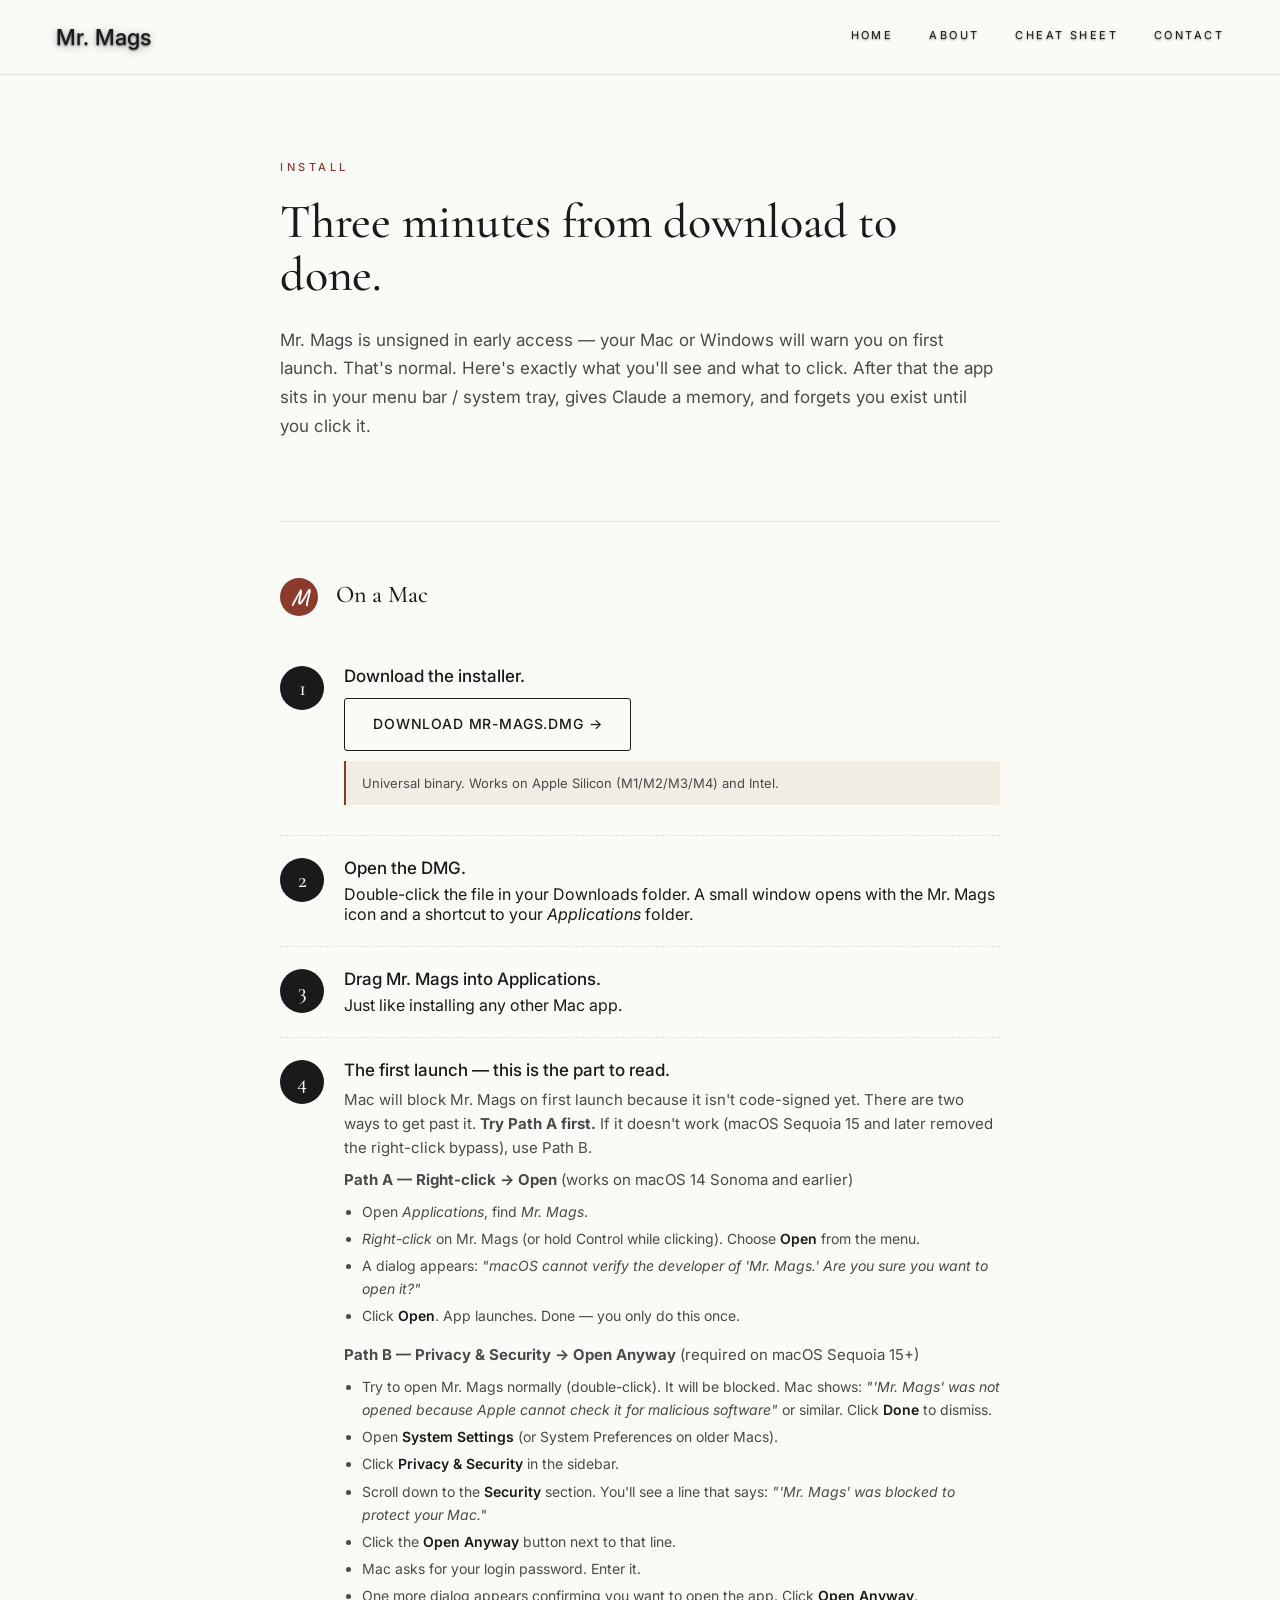
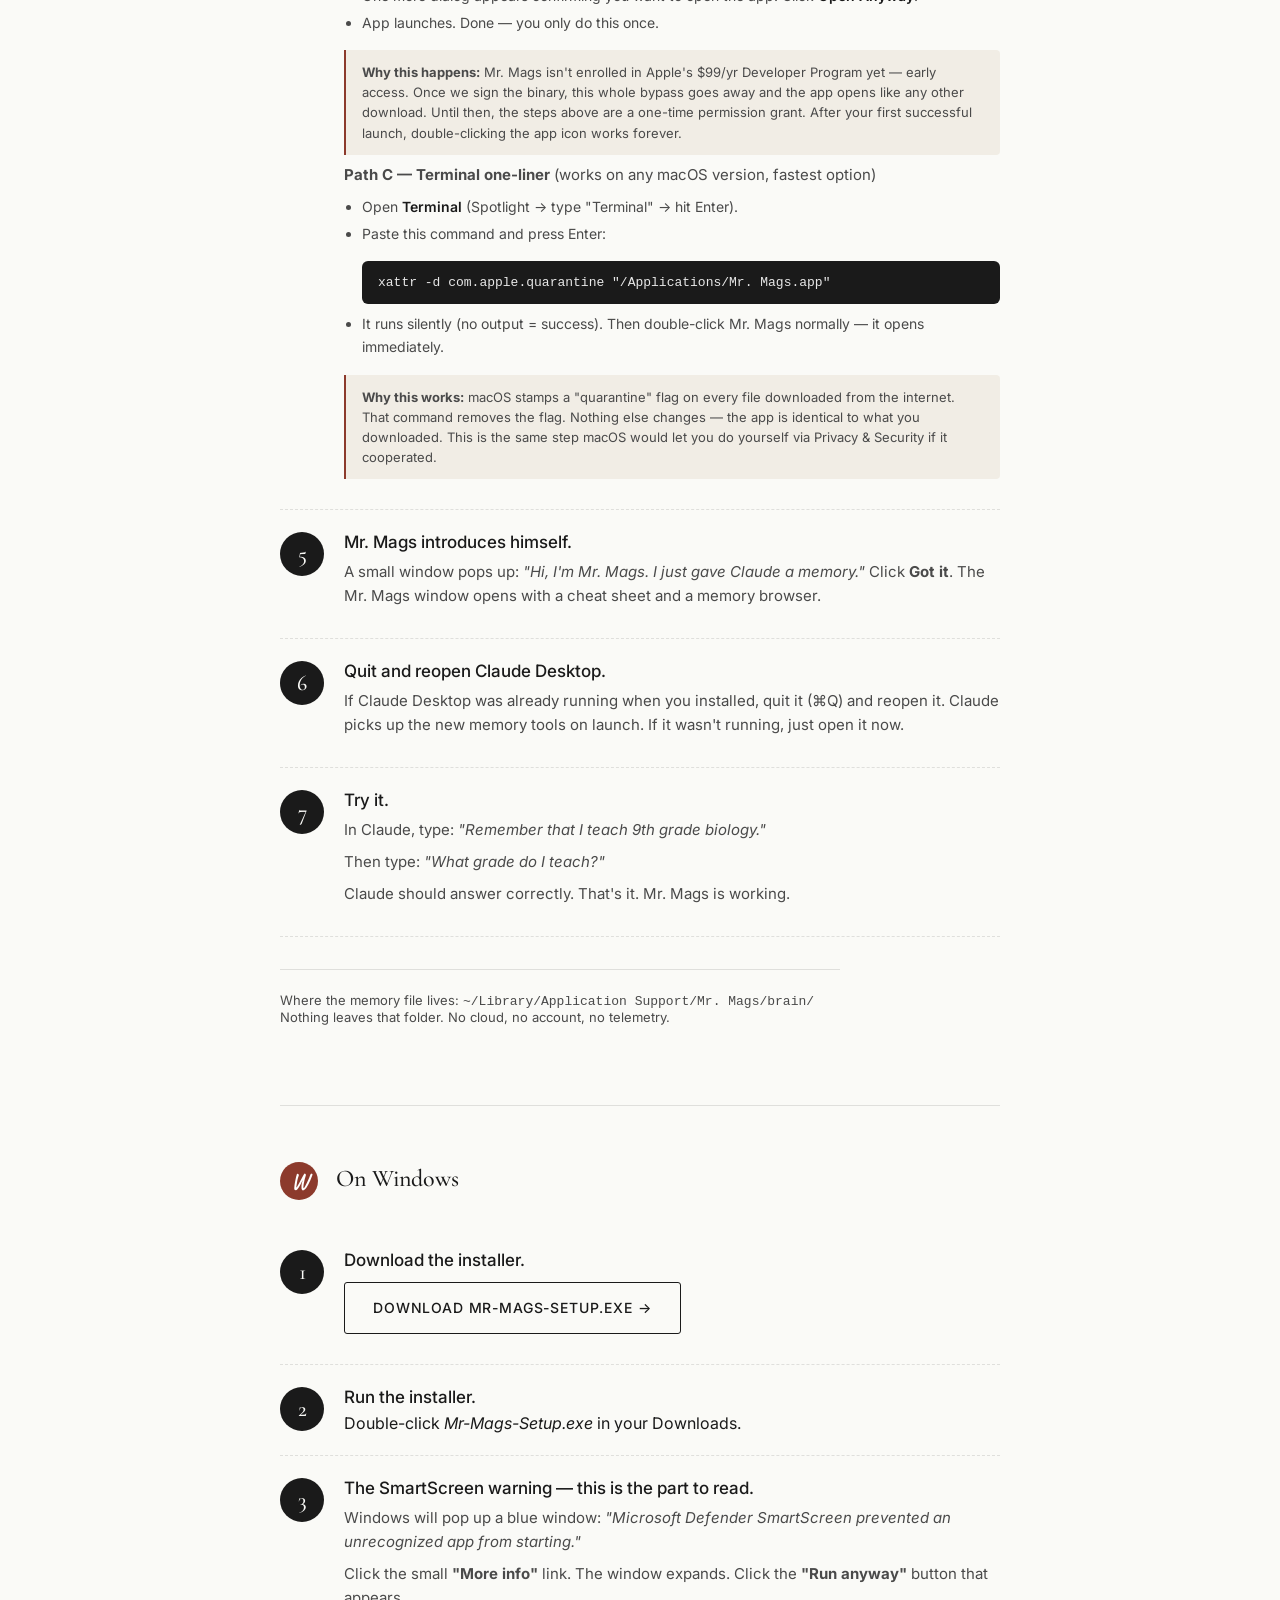
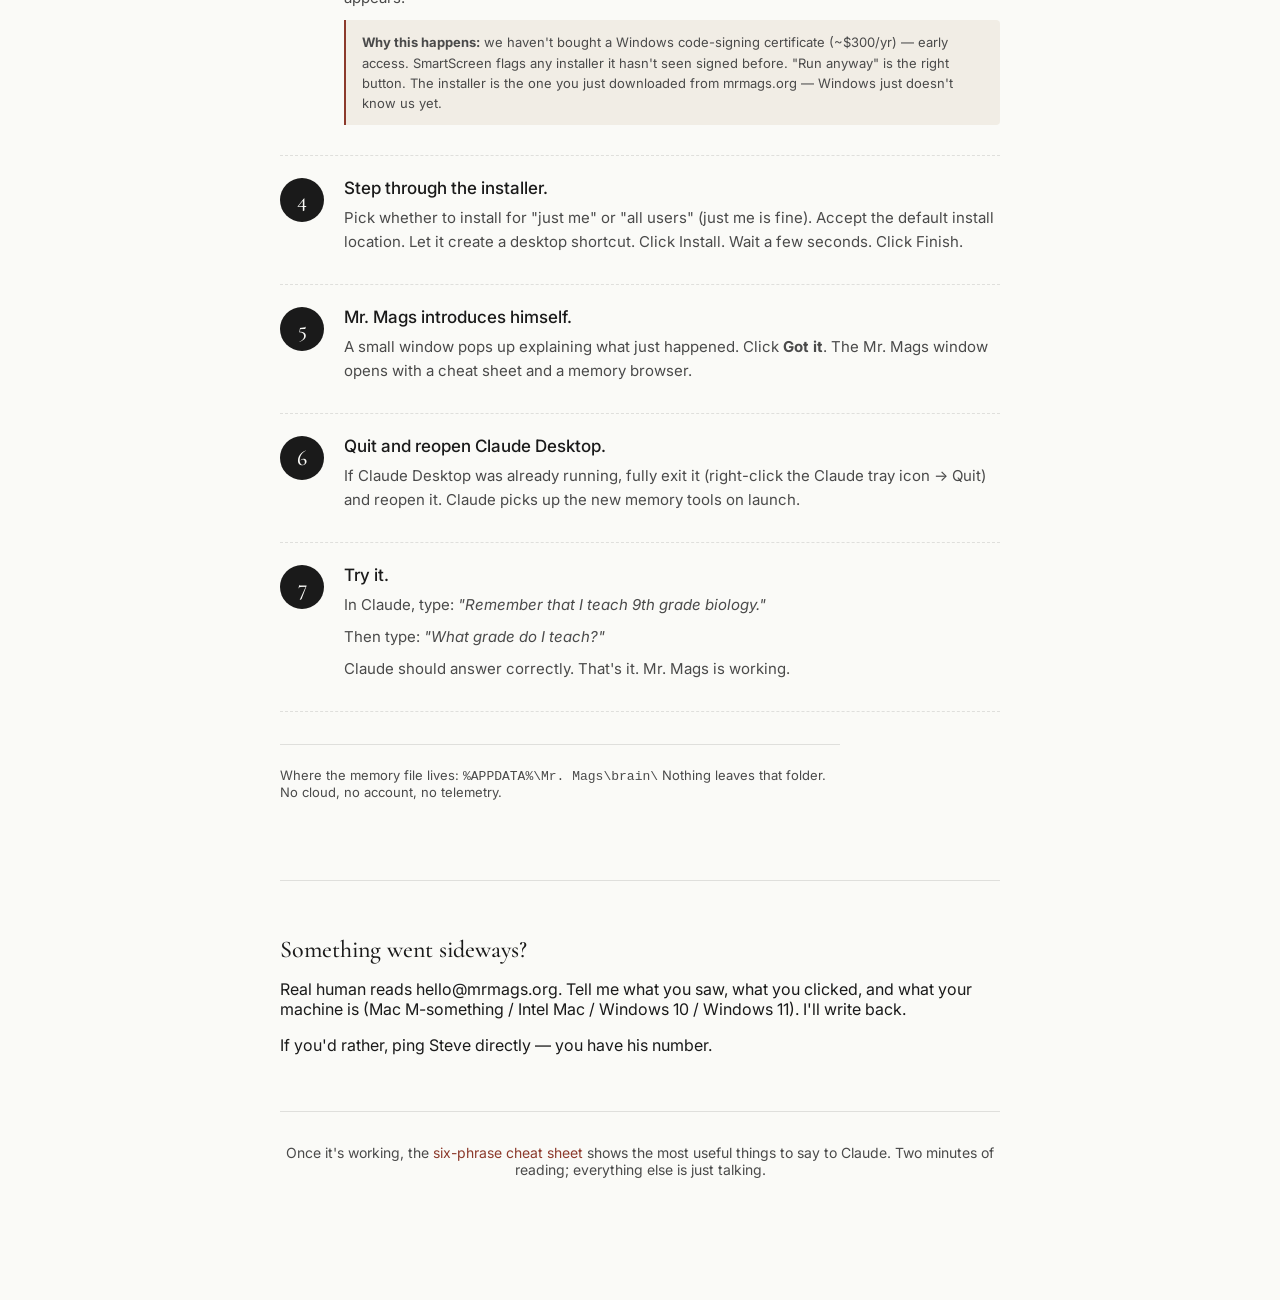
==== commit 728082df: "fix(install): promote terminal xattr fix to Path C, correct app name in command" ====
--- a/install/index.html
+++ b/install/index.html
@@ -95,12 +95,20 @@
             works forever.
           </p>
 
+          <p><strong>Path C — Terminal one-liner</strong> (works on any macOS version, fastest option)</p>
+          <ul class="sub-steps">
+            <li>Open <strong>Terminal</strong> (Spotlight → type "Terminal" → hit Enter).</li>
+            <li>Paste this command and press Enter:</li>
+          </ul>
+          <pre class="terminal-cmd">xattr -d com.apple.quarantine "/Applications/Mr. Mags.app"</pre>
+          <ul class="sub-steps">
+            <li>It runs silently (no output = success). Then double-click Mr. Mags normally — it opens immediately.</li>
+          </ul>
           <p class="hint">
-            <strong>Still stuck?</strong> Open Terminal and run
-            <code>xattr -d com.apple.quarantine /Applications/Mr.\ Mags.app</code> — that removes
-            the quarantine flag that triggers the block. Then double-click normally. This is the
-            "I know what I'm doing" escape hatch; only run it on apps you actually trust (you
-            downloaded this one from mrmags.org yourself).
+            <strong>Why this works:</strong> macOS stamps a "quarantine" flag on every file downloaded
+            from the internet. That command removes the flag. Nothing else changes — the app is
+            identical to what you downloaded. This is the same step macOS would let you do yourself
+            via Privacy &amp; Security if it cooperated.
           </p>
         </li>
 
@@ -353,6 +361,19 @@
   letter-spacing: 0.06em;
   margin-top: 4px;
 }
+
+.terminal-cmd {
+  font-family: "SF Mono", Menlo, Consolas, monospace;
+  font-size: 13px;
+  background: #1a1a1a;
+  color: #e8e8e8;
+  padding: 12px 16px;
+  border-radius: 6px;
+  margin: 8px 0 8px 18px;
+  overflow-x: auto;
+  white-space: pre;
+  line-height: 1.5;
+}
 </style>
 
 </body>
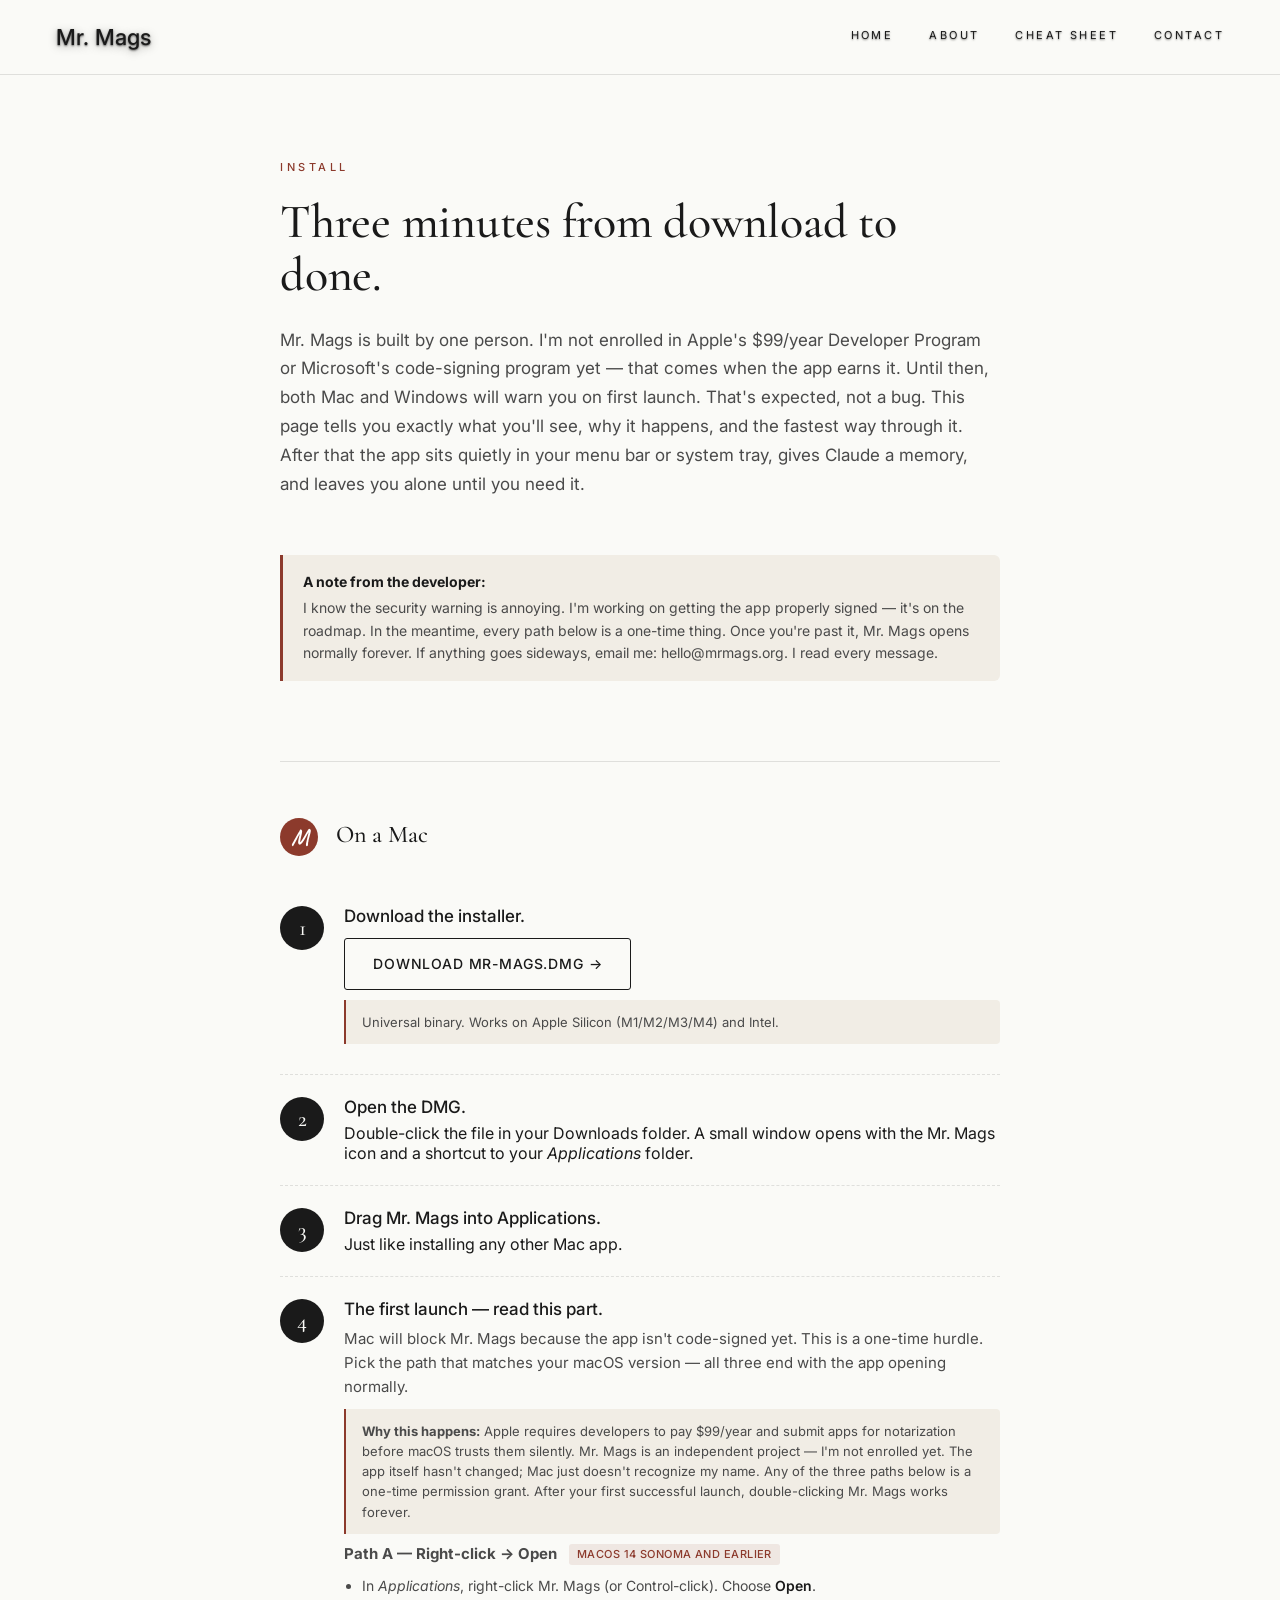
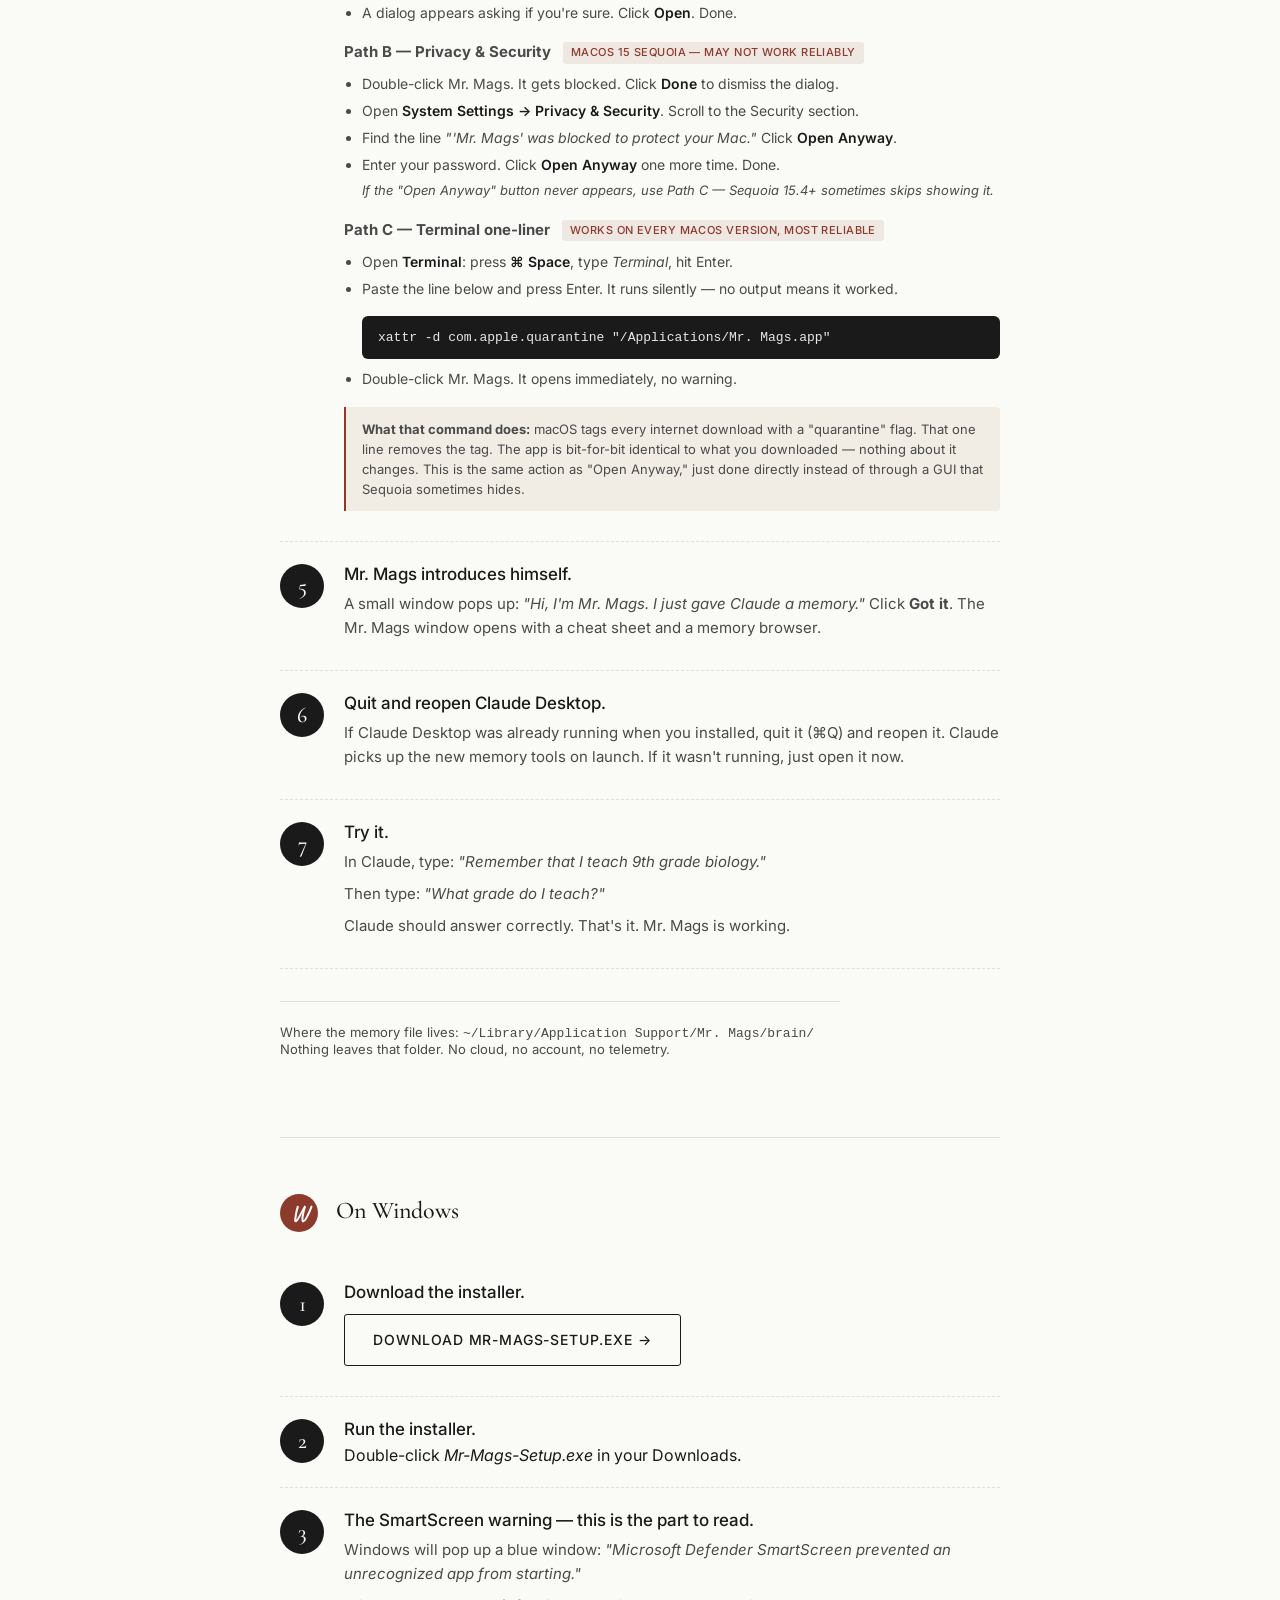
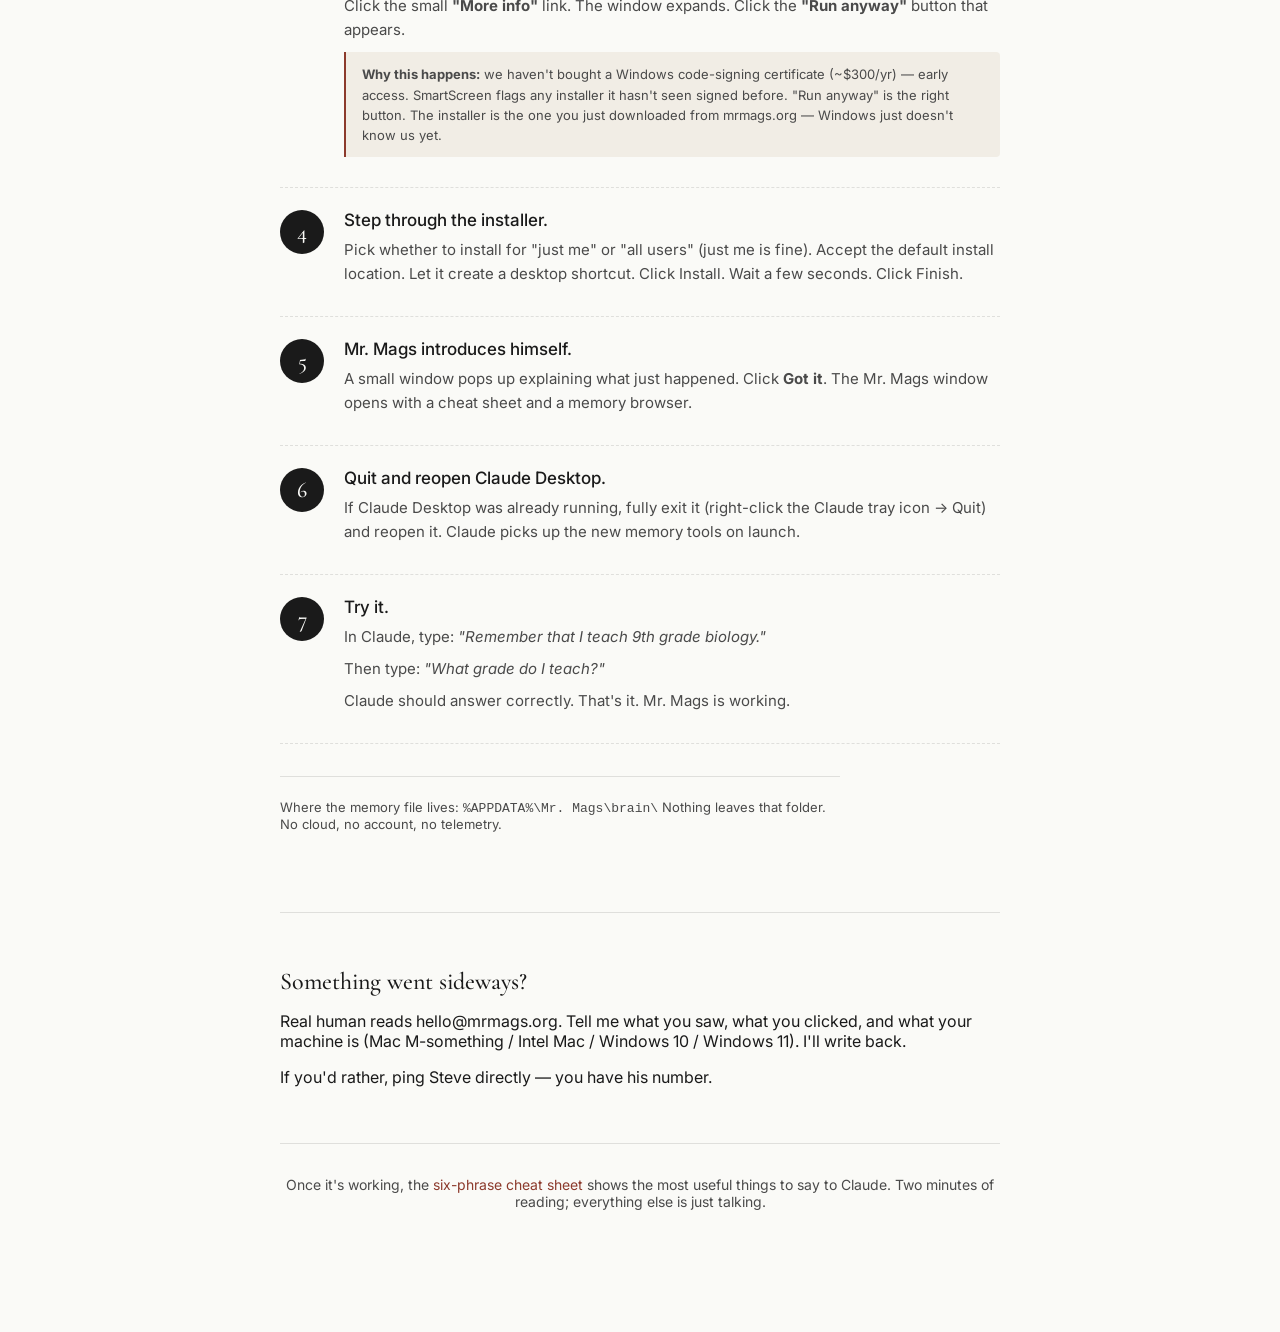
==== commit 0c5c197e: "improve(install): solo dev tone, reorder paths, Path C most prominent, explain quarantine flag" ====
--- a/install/index.html
+++ b/install/index.html
@@ -29,10 +29,21 @@
     <span class="kicker">Install</span>
     <h1>Three minutes from download to done.</h1>
     <p class="lede">
-      Mr. Mags is unsigned in early access — your Mac or Windows will warn you on first launch.
-      That's normal. Here's exactly what you'll see and what to click. After that the app sits in your
-      menu bar / system tray, gives Claude a memory, and forgets you exist until you click it.
+      Mr. Mags is built by one person. I'm not enrolled in Apple's $99/year Developer Program or
+      Microsoft's code-signing program yet — that comes when the app earns it. Until then, both Mac
+      and Windows will warn you on first launch. That's expected, not a bug. This page tells you
+      exactly what you'll see, why it happens, and the fastest way through it. After that the app
+      sits quietly in your menu bar or system tray, gives Claude a memory, and leaves you alone
+      until you need it.
     </p>
+
+    <div class="solo-note">
+      <strong>A note from the developer:</strong> I know the security warning is annoying.
+      I'm working on getting the app properly signed — it's on the roadmap. In the meantime,
+      every path below is a one-time thing. Once you're past it, Mr. Mags opens normally
+      forever. If anything goes sideways, email me: <a href="mailto:hello@mrmags.org">hello@mrmags.org</a>.
+      I read every message.
+    </div>
 
     <hr class="rule" />
 
@@ -60,55 +71,50 @@
         </li>
 
         <li>
-          <strong>The first launch — this is the part to read.</strong>
-          <p>
-            Mac will block Mr. Mags on first launch because it isn't code-signed yet. There are
-            two ways to get past it. <strong>Try Path A first.</strong> If it doesn't work
-            (macOS Sequoia 15 and later removed the right-click bypass), use Path B.
-          </p>
-
-          <p><strong>Path A — Right-click → Open</strong> (works on macOS 14 Sonoma and earlier)</p>
+          <strong>The first launch — read this part.</strong>
+          <p>
+            Mac will block Mr. Mags because the app isn't code-signed yet. This is a one-time
+            hurdle. Pick the path that matches your macOS version — all three end with the app
+            opening normally.
+          </p>
+
+          <p class="hint">
+            <strong>Why this happens:</strong> Apple requires developers to pay $99/year and submit
+            apps for notarization before macOS trusts them silently. Mr. Mags is an independent
+            project — I'm not enrolled yet. The app itself hasn't changed; Mac just doesn't
+            recognize my name. Any of the three paths below is a one-time permission grant.
+            After your first successful launch, double-clicking Mr. Mags works forever.
+          </p>
+
+          <p><strong>Path A — Right-click → Open</strong> <span class="path-badge">macOS 14 Sonoma and earlier</span></p>
           <ul class="sub-steps">
-            <li>Open <em>Applications</em>, find <em>Mr. Mags</em>.</li>
-            <li><em>Right-click</em> on Mr. Mags (or hold Control while clicking). Choose <strong>Open</strong> from the menu.</li>
-            <li>A dialog appears: <em>"macOS cannot verify the developer of 'Mr. Mags.' Are you sure you want to open it?"</em></li>
-            <li>Click <strong>Open</strong>. App launches. Done — you only do this once.</li>
+            <li>In <em>Applications</em>, right-click Mr. Mags (or Control-click). Choose <strong>Open</strong>.</li>
+            <li>A dialog appears asking if you're sure. Click <strong>Open</strong>. Done.</li>
           </ul>
 
-          <p><strong>Path B — Privacy &amp; Security → Open Anyway</strong> (required on macOS Sequoia 15+)</p>
+          <p><strong>Path B — Privacy &amp; Security</strong> <span class="path-badge">macOS 15 Sequoia — may not work reliably</span></p>
           <ul class="sub-steps">
-            <li>Try to open Mr. Mags normally (double-click). It will be blocked. Mac shows: <em>"'Mr. Mags' was not opened because Apple cannot check it for malicious software"</em> or similar. Click <strong>Done</strong> to dismiss.</li>
-            <li>Open <strong>System Settings</strong> (or System Preferences on older Macs).</li>
-            <li>Click <strong>Privacy &amp; Security</strong> in the sidebar.</li>
-            <li>Scroll down to the <strong>Security</strong> section. You'll see a line that says: <em>"'Mr. Mags' was blocked to protect your Mac."</em></li>
-            <li>Click the <strong>Open Anyway</strong> button next to that line.</li>
-            <li>Mac asks for your login password. Enter it.</li>
-            <li>One more dialog appears confirming you want to open the app. Click <strong>Open Anyway</strong>.</li>
-            <li>App launches. Done — you only do this once.</li>
+            <li>Double-click Mr. Mags. It gets blocked. Click <strong>Done</strong> to dismiss the dialog.</li>
+            <li>Open <strong>System Settings → Privacy &amp; Security</strong>. Scroll to the Security section.</li>
+            <li>Find the line <em>"'Mr. Mags' was blocked to protect your Mac."</em> Click <strong>Open Anyway</strong>.</li>
+            <li>Enter your password. Click <strong>Open Anyway</strong> one more time. Done.</li>
+            <li class="hint-inline">If the "Open Anyway" button never appears, use Path C — Sequoia 15.4+ sometimes skips showing it.</li>
           </ul>
 
-          <p class="hint">
-            <strong>Why this happens:</strong> Mr. Mags isn't enrolled in Apple's $99/yr Developer
-            Program yet — early access. Once we sign the binary, this whole bypass goes away and
-            the app opens like any other download. Until then, the steps above are a one-time
-            permission grant. After your first successful launch, double-clicking the app icon
-            works forever.
-          </p>
-
-          <p><strong>Path C — Terminal one-liner</strong> (works on any macOS version, fastest option)</p>
+          <p><strong>Path C — Terminal one-liner</strong> <span class="path-badge">works on every macOS version, most reliable</span></p>
           <ul class="sub-steps">
-            <li>Open <strong>Terminal</strong> (Spotlight → type "Terminal" → hit Enter).</li>
-            <li>Paste this command and press Enter:</li>
+            <li>Open <strong>Terminal</strong>: press <strong>⌘ Space</strong>, type <em>Terminal</em>, hit Enter.</li>
+            <li>Paste the line below and press Enter. It runs silently — no output means it worked.</li>
           </ul>
           <pre class="terminal-cmd">xattr -d com.apple.quarantine "/Applications/Mr. Mags.app"</pre>
           <ul class="sub-steps">
-            <li>It runs silently (no output = success). Then double-click Mr. Mags normally — it opens immediately.</li>
+            <li>Double-click Mr. Mags. It opens immediately, no warning.</li>
           </ul>
           <p class="hint">
-            <strong>Why this works:</strong> macOS stamps a "quarantine" flag on every file downloaded
-            from the internet. That command removes the flag. Nothing else changes — the app is
-            identical to what you downloaded. This is the same step macOS would let you do yourself
-            via Privacy &amp; Security if it cooperated.
+            <strong>What that command does:</strong> macOS tags every internet download with a
+            "quarantine" flag. That one line removes the tag. The app is bit-for-bit identical to
+            what you downloaded — nothing about it changes. This is the same action as "Open
+            Anyway," just done directly instead of through a GUI that Sequoia sometimes hides.
           </p>
         </li>
 
@@ -362,6 +368,46 @@
   margin-top: 4px;
 }
 
+.solo-note {
+  margin: 24px 0 32px;
+  padding: 16px 20px;
+  background: var(--paper-alt);
+  border-left: 3px solid var(--accent);
+  border-radius: 0 6px 6px 0;
+  font-size: 14px;
+  line-height: 1.6;
+  color: var(--ink-soft);
+}
+
+.solo-note strong {
+  color: var(--ink);
+  display: block;
+  margin-bottom: 4px;
+}
+
+.path-badge {
+  display: inline-block;
+  font-size: 11px;
+  font-family: "Inter", sans-serif;
+  font-weight: 500;
+  letter-spacing: 0.04em;
+  text-transform: uppercase;
+  background: rgba(140, 58, 44, 0.1);
+  color: var(--accent);
+  padding: 2px 8px;
+  border-radius: 3px;
+  margin-left: 8px;
+  vertical-align: middle;
+}
+
+.hint-inline {
+  font-size: 13px;
+  color: var(--ink-soft);
+  font-style: italic;
+  list-style: none;
+  margin-top: 6px;
+}
+
 .terminal-cmd {
   font-family: "SF Mono", Menlo, Consolas, monospace;
   font-size: 13px;
